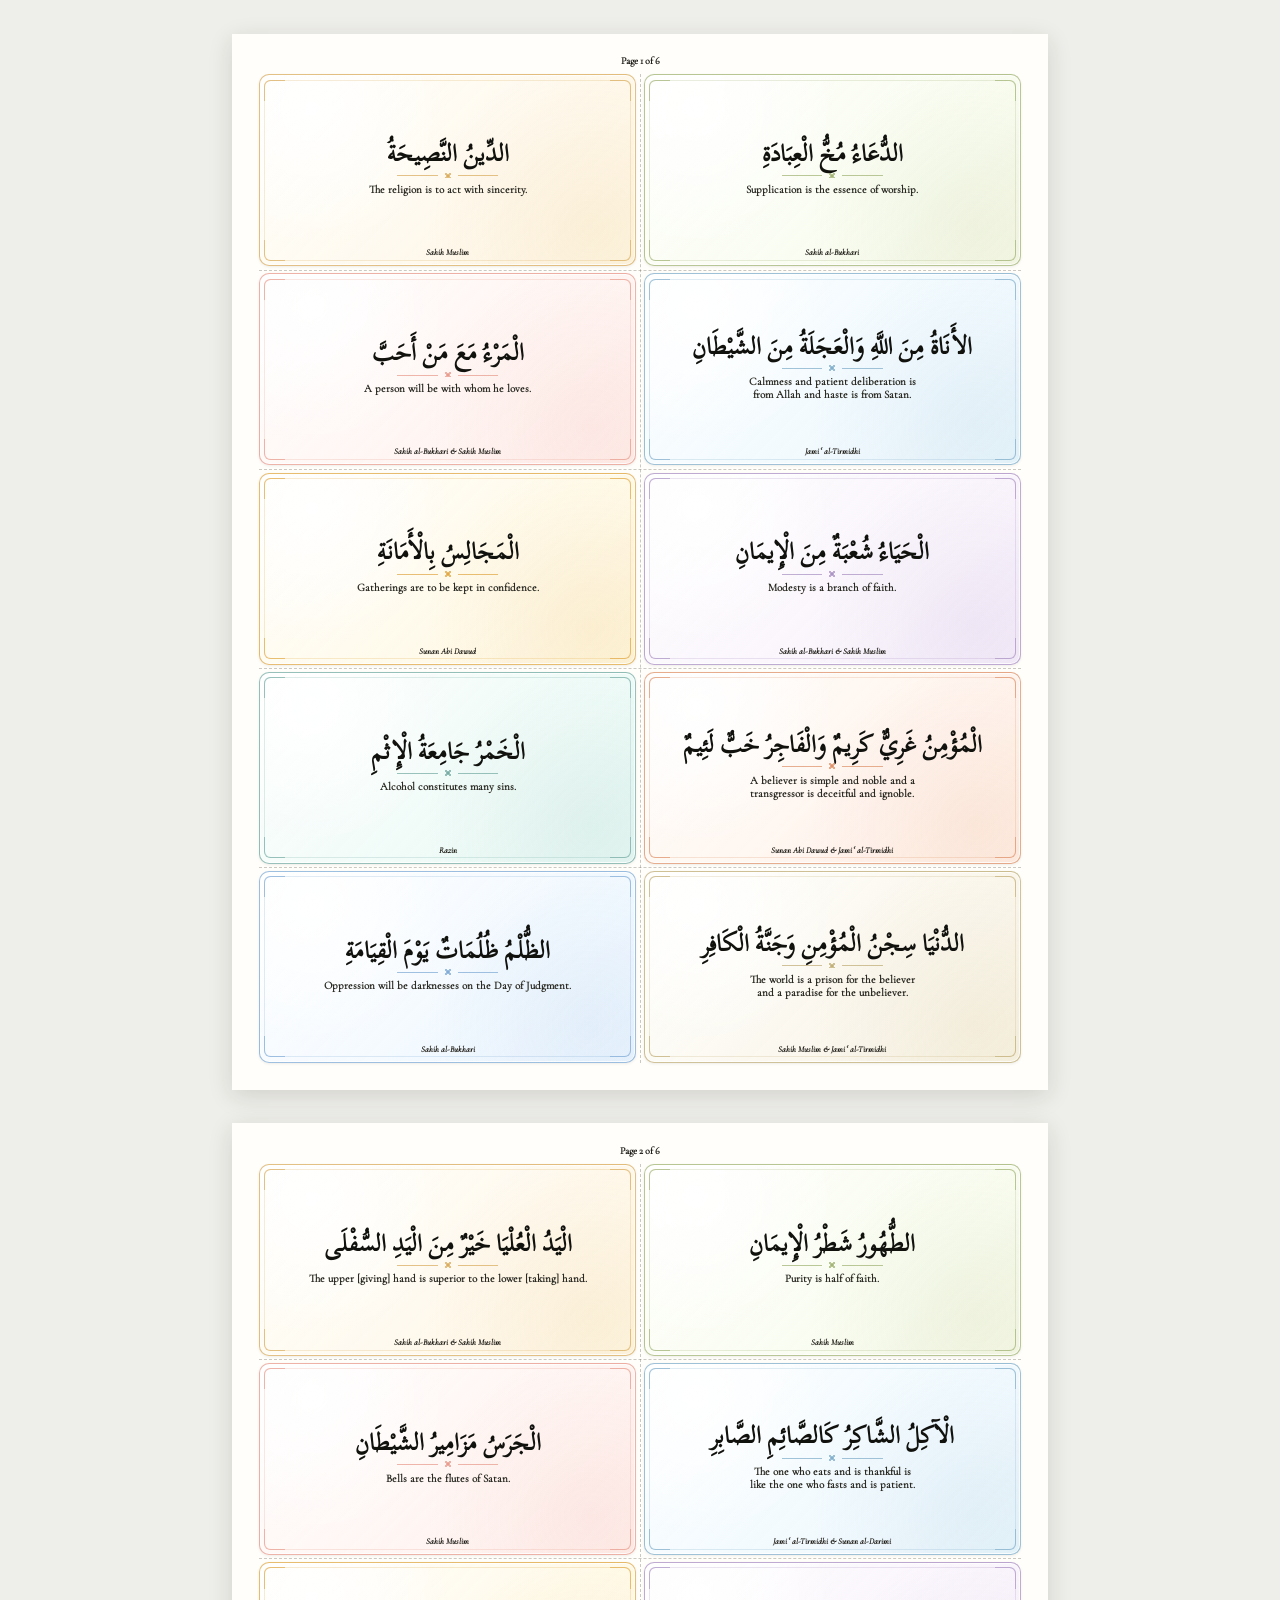
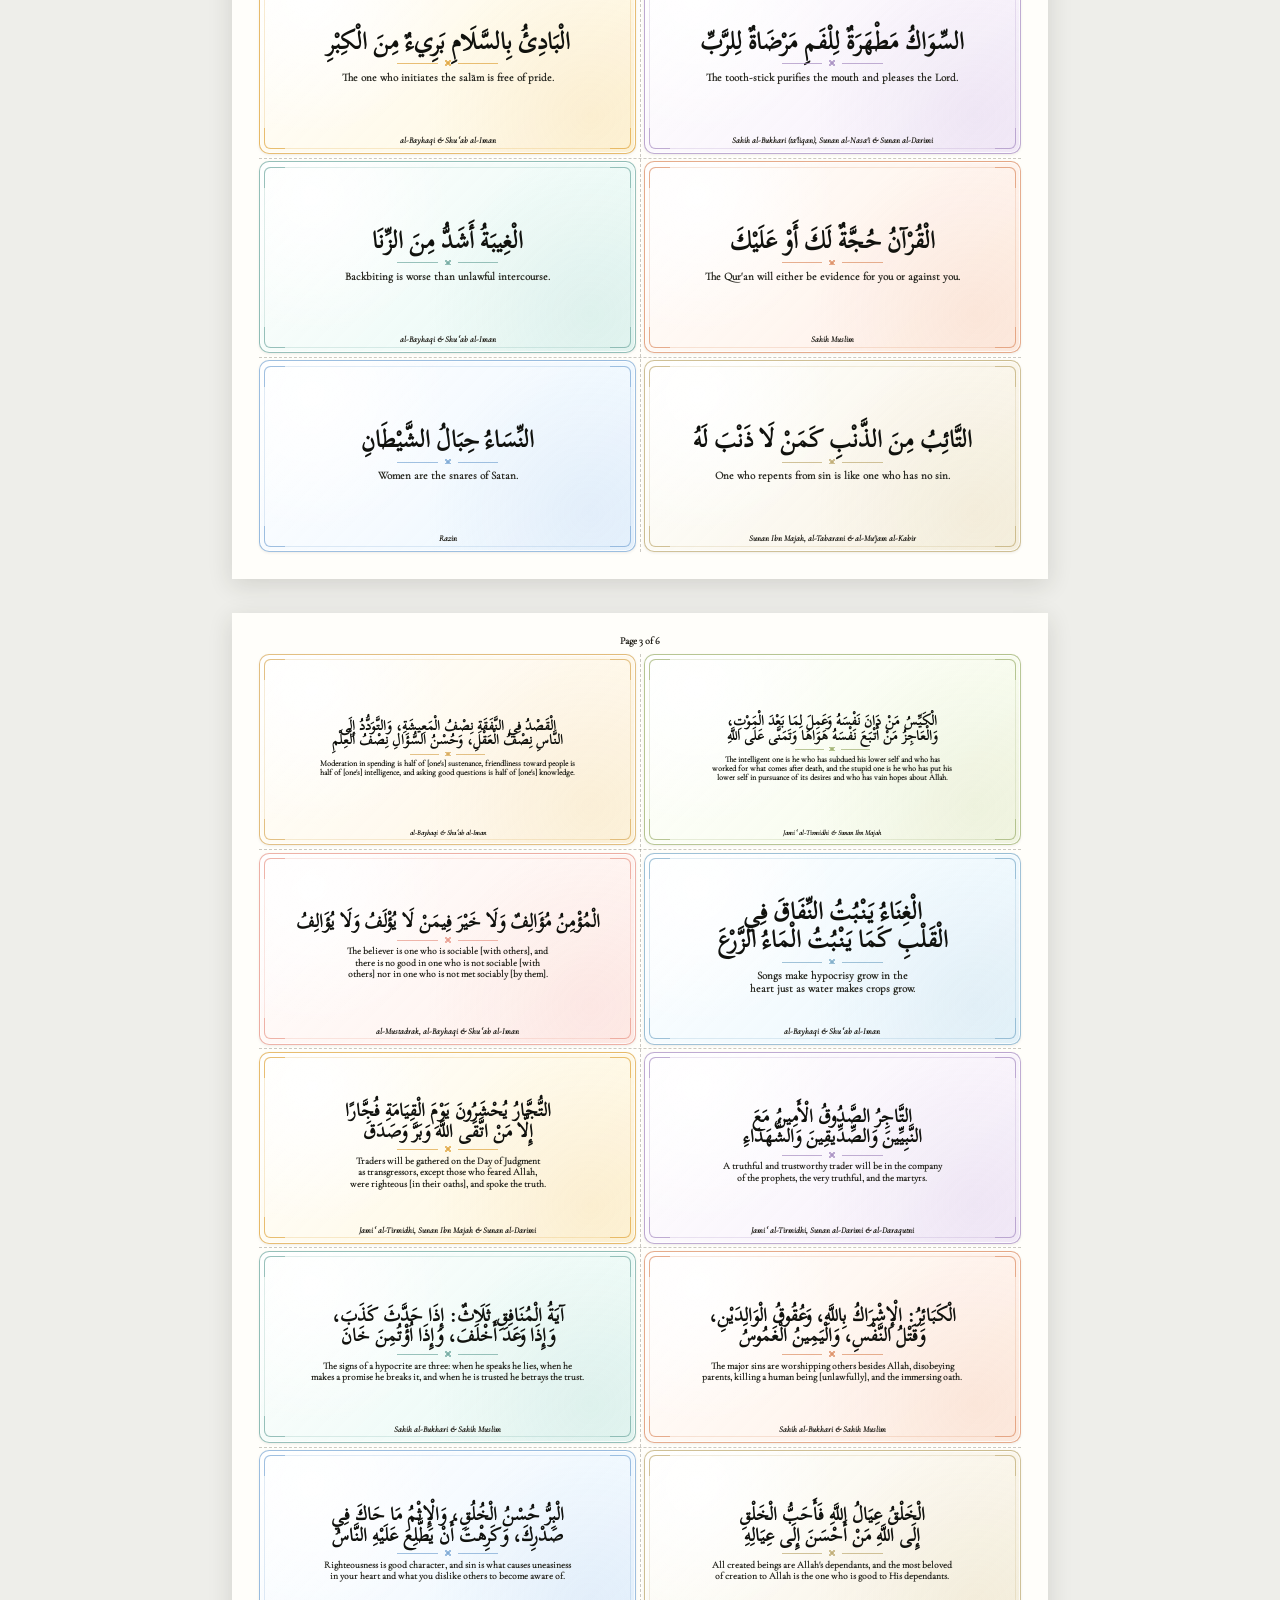
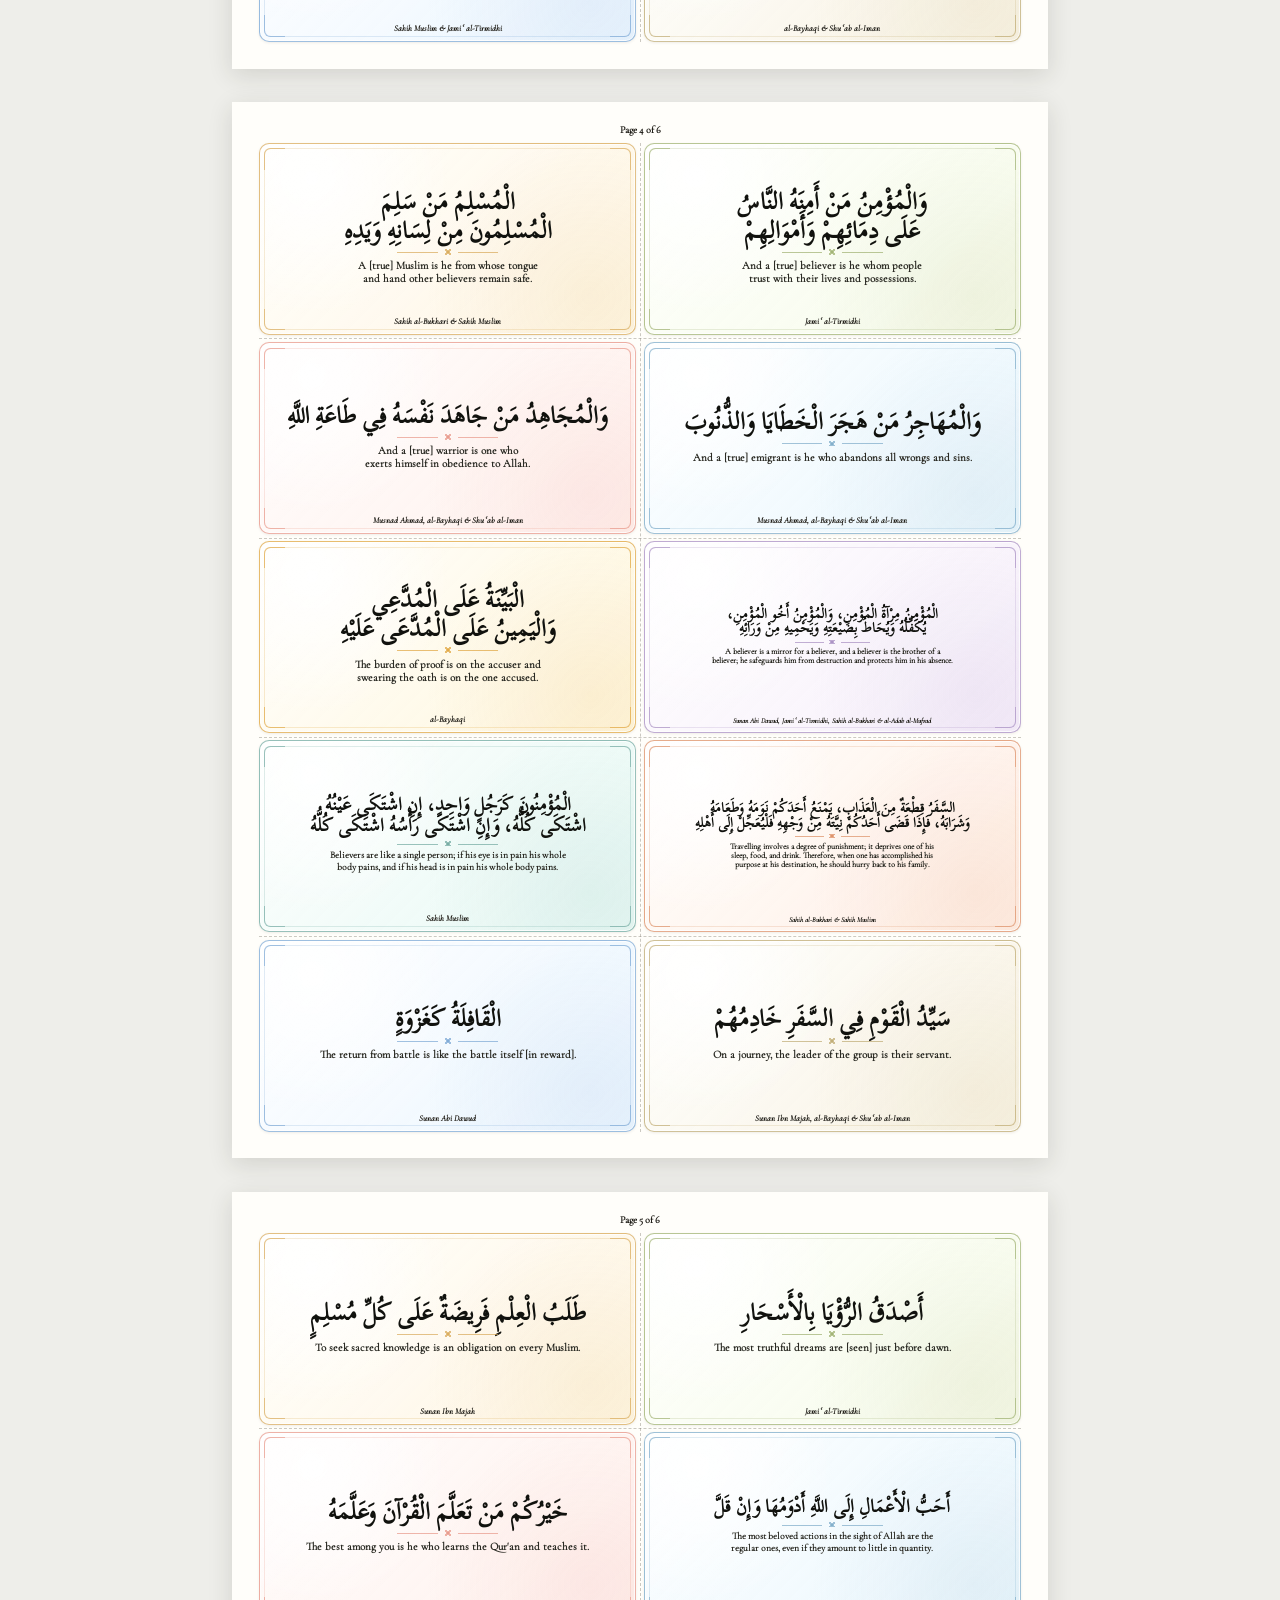
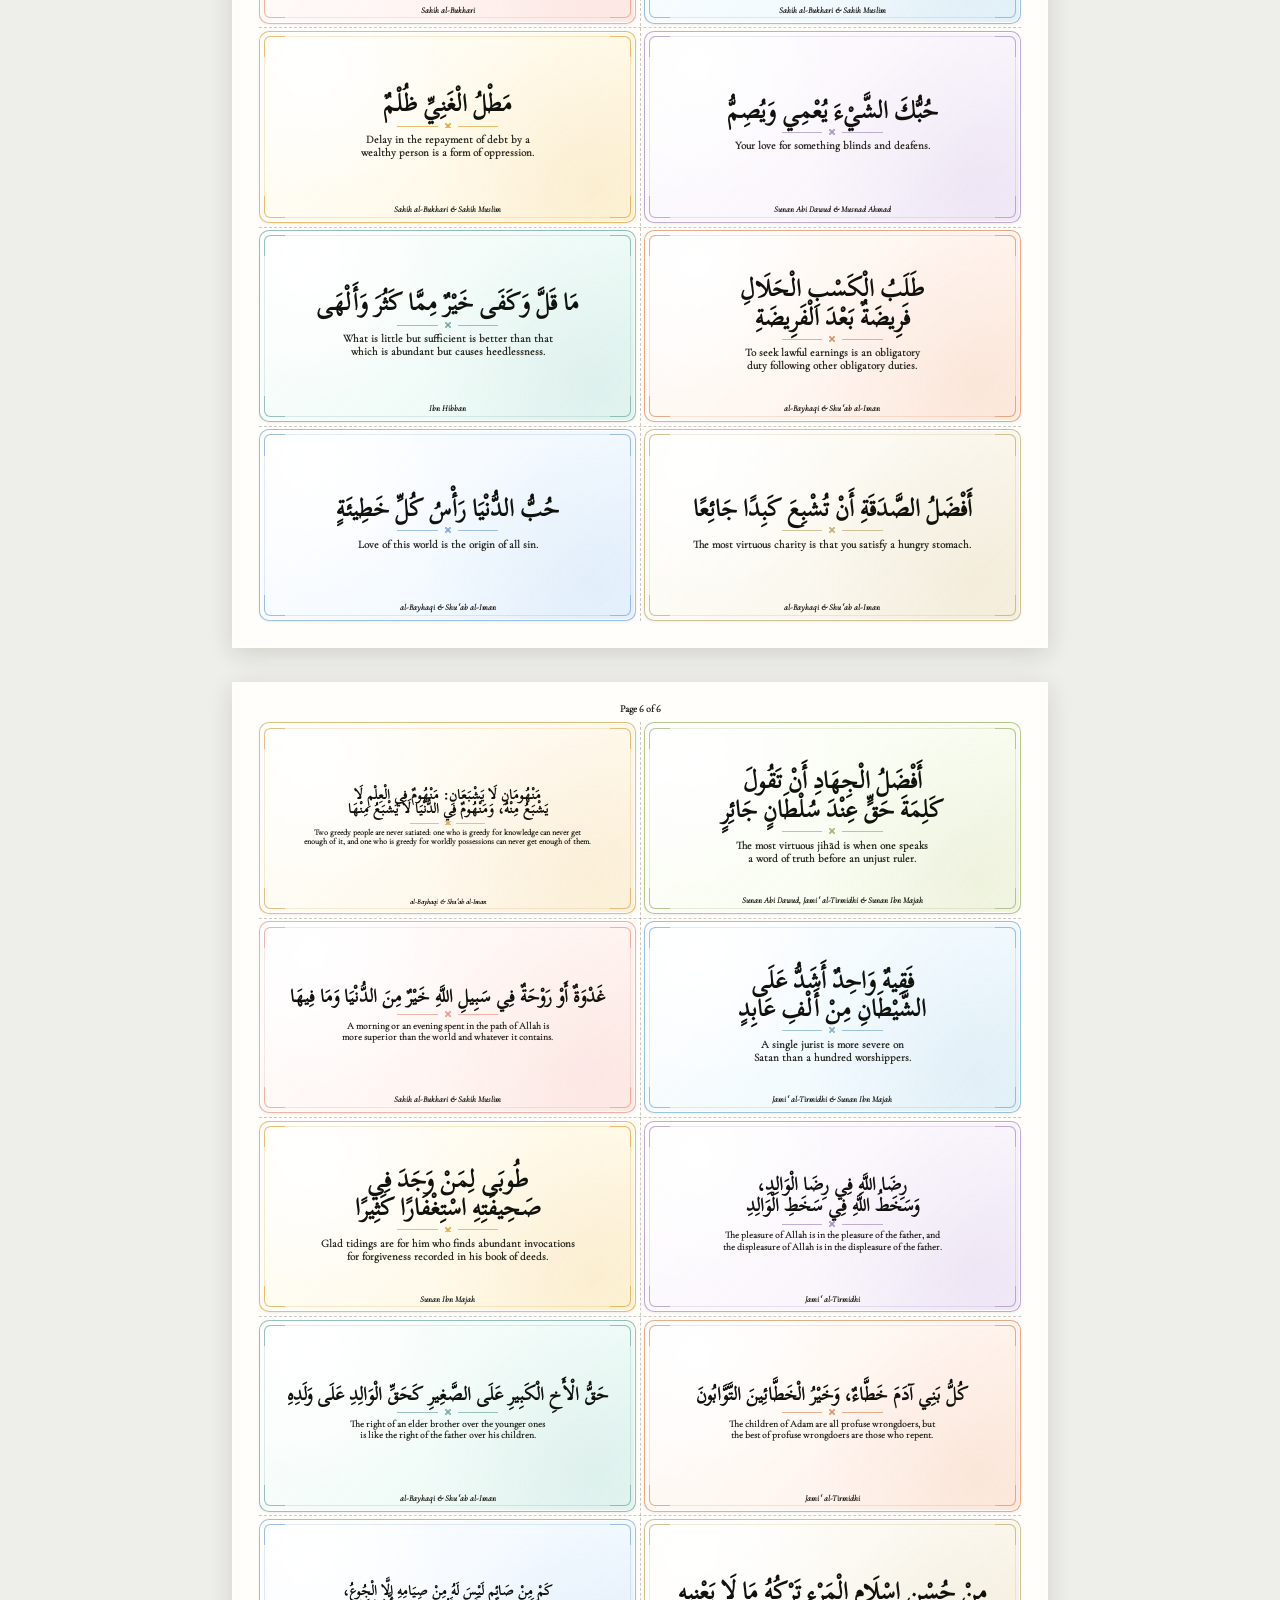
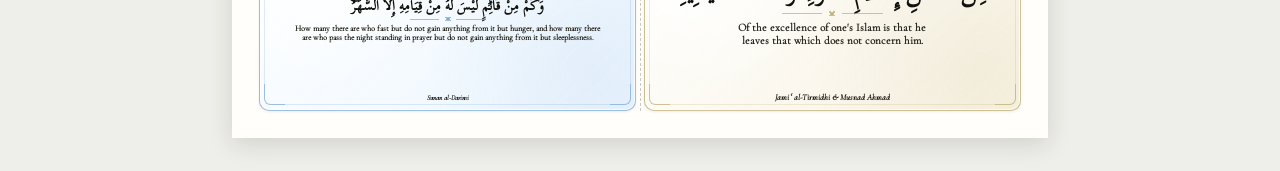
==== hadith-cards/index.html @ 8bddd263 "Initial commit: printable Zad al-Talibin hadith cards. Adds verified hadith data, mockup-based frame" ====
<!doctype html>
<html lang="en">
  <head>
    <meta charset="utf-8">
    <meta name="viewport" content="width=device-width, initial-scale=1">
    <title>Hadith Cards</title>
    <link rel="stylesheet" href="styles.css">
  </head>
  <body>
    <main id="pages" class="print-stack" aria-label="Printable hadith cards"></main>

    <script src="hadiths.js"></script>
    <script>
      const cardsPerPage = 10;
      const totalPages = 6;
      const themes = 10;
      const pagesRoot = document.getElementById("pages");

      function escapeHTML(value) {
        return String(value || "")
          .replaceAll("&", "&amp;")
          .replaceAll("<", "&lt;")
          .replaceAll(">", "&gt;")
          .replaceAll('"', "&quot;")
          .replaceAll("'", "&#039;");
      }

      function lengthClass(hadith) {
        const totalLength = `${hadith.arabic || ""} ${hadith.english || ""}`.length;
        if (totalLength > 260) return "very-long";
        if (totalLength > 170) return "long";
        return "";
      }

      function cutGuides() {
        return `
          <span class="cut-guide cut-guide--vertical" aria-hidden="true"></span>
          <span class="cut-guide cut-guide--horizontal" style="top: calc(20% - 0.0255in)" aria-hidden="true"></span>
          <span class="cut-guide cut-guide--horizontal" style="top: calc(40% - 0.0085in)" aria-hidden="true"></span>
          <span class="cut-guide cut-guide--horizontal" style="top: calc(60% + 0.0085in)" aria-hidden="true"></span>
          <span class="cut-guide cut-guide--horizontal" style="top: calc(80% + 0.0255in)" aria-hidden="true"></span>
        `;
      }

      function cardTemplate(hadith, index) {
        const theme = (index % themes) + 1;
        return `
          <article class="card theme-${theme} ${lengthClass(hadith)}">
            <span class="frame-corner frame-corner--top-left" aria-hidden="true"></span>
            <span class="frame-corner frame-corner--top-right" aria-hidden="true"></span>
            <span class="frame-corner frame-corner--bottom-left" aria-hidden="true"></span>
            <span class="frame-corner frame-corner--bottom-right" aria-hidden="true"></span>
            <div class="card-copy">
              <p class="arabic" lang="ar" dir="rtl">${escapeHTML(hadith.arabic)}</p>
              <span class="divider" aria-hidden="true"></span>
              <p class="english">${escapeHTML(hadith.english)}</p>
            </div>
            <p class="source">${escapeHTML(hadith.source)}</p>
          </article>
        `;
      }

      function render() {
        const paddedHadiths = [...hadiths];
        while (paddedHadiths.length < cardsPerPage * totalPages) {
          paddedHadiths.push({
            arabic: "نَصُّ الْحَدِيثِ الْعَرَبِيُّ هُنَا",
            english: "English translation placeholder goes here.",
            source: "Source placeholder"
          });
        }

        pagesRoot.innerHTML = Array.from({ length: totalPages }, (_, pageIndex) => {
          const start = pageIndex * cardsPerPage;
          const pageHadiths = paddedHadiths.slice(start, start + cardsPerPage);
          return `
            <section class="sheet" aria-label="Page ${pageIndex + 1} of ${totalPages}">
              <p class="page-label">Page ${pageIndex + 1} of ${totalPages}</p>
              <div class="cards">
                ${cutGuides()}
                ${pageHadiths.map((hadith, index) => cardTemplate(hadith, start + index)).join("")}
              </div>
            </section>
          `;
        }).join("");
      }

      render();
    </script>
  </body>
</html>
---- hadith-cards/styles.css ----
@font-face {
  font-family: "Local Scheherazade";
  src: local("Scheherazade New"), url("../assets/fonts/ScheherazadeNew-Regular.ttf") format("truetype");
  font-display: swap;
}

@font-face {
  font-family: "Local Cormorant";
  src: local("Cormorant Garamond"), url("../assets/fonts/CormorantGaramond-Regular.ttf") format("truetype");
  font-display: swap;
}

@font-face {
  font-family: "Local Cormorant";
  src: local("Cormorant Garamond Italic"), url("../assets/fonts/CormorantGaramond-Italic.ttf") format("truetype");
  font-style: italic;
  font-display: swap;
}

:root {
  --page-width: 8.5in;
  --page-height: 11in;
  --page-pad-x: 0.28in;
  --page-pad-y: 0.2in;
  --card-gap: 0.075in;
  --label-height: 0.18in;
  --ink: #171710;
  --muted: #2b2b24;
  --guide: rgba(103, 98, 83, 0.34);
  --paper: #fffefa;
}

* {
  box-sizing: border-box;
}

html,
body {
  margin: 0;
  min-height: 100%;
}

body {
  background: #eeeeea;
  color: var(--ink);
  font-family: "Local Cormorant", Georgia, "Times New Roman", serif;
  -webkit-font-smoothing: antialiased;
  text-rendering: optimizeLegibility;
}

.print-stack {
  display: grid;
  gap: 0.35in;
  padding: 0.35in 0;
}

.sheet {
  display: grid;
  grid-template-rows: var(--label-height) minmax(0, 1fr);
  gap: 0.045in;
  width: var(--page-width);
  height: var(--page-height);
  margin: 0 auto;
  padding: var(--page-pad-y) var(--page-pad-x) 0.28in;
  overflow: hidden;
  background: var(--paper);
  box-shadow: 0 0.06in 0.24in rgba(45, 40, 30, 0.14);
  page-break-after: always;
  break-after: page;
}

.sheet:last-child {
  page-break-after: auto;
  break-after: auto;
}

.page-label {
  align-self: center;
  margin: 0;
  color: #211f19;
  font-size: 0.105in;
  font-weight: 700;
  line-height: 1;
  text-align: center;
}

.cards {
  position: relative;
  display: grid;
  grid-template-columns: repeat(2, minmax(0, 1fr));
  grid-template-rows: repeat(5, minmax(0, 1fr));
  gap: var(--card-gap);
  width: 100%;
  height: 100%;
}

.cut-guide {
  position: absolute;
  z-index: 0;
  pointer-events: none;
}

.cut-guide--vertical {
  top: 0;
  bottom: 0;
  left: 50%;
  border-left: 0.45pt dashed var(--guide);
}

.cut-guide--horizontal {
  left: 0;
  right: 0;
  border-top: 0.45pt dashed var(--guide);
}

.card {
  --card-bg: #fff9ef;
  --accent: #d7a754;
  --accent-rgb: 215, 167, 84;
  --shade-rgb: 255, 248, 232;
  position: relative;
  z-index: 1;
  display: grid;
  grid-template-rows: minmax(0, 1fr) auto;
  min-width: 0;
  min-height: 0;
  padding: 0.11in 0.22in 0.08in;
  overflow: hidden;
  border: 0.72pt solid rgba(var(--accent-rgb), 0.7);
  border-radius: 0.105in;
  background:
    radial-gradient(circle at 14% 18%, rgba(255, 255, 255, 0.98), transparent 38%),
    radial-gradient(circle at 88% 80%, rgba(var(--accent-rgb), 0.11), transparent 45%),
    linear-gradient(135deg, rgba(255, 255, 255, 0.84), rgba(var(--shade-rgb), 0.72)),
    var(--card-bg);
  box-shadow:
    inset 0 0 0 0.7pt rgba(255, 255, 255, 0.78),
    0 0.01in 0.03in rgba(47, 38, 27, 0.08);
  break-inside: avoid;
}

.card::before {
  content: "";
  position: absolute;
  inset: 0.045in;
  border: 0.45pt solid rgba(var(--accent-rgb), 0.22);
  border-radius: 0.075in;
  pointer-events: none;
}

.card-copy {
  align-self: center;
  display: grid;
  gap: 0.035in;
  justify-items: center;
  width: 100%;
  padding: 0.02in 0.03in 0;
}

.arabic,
.english,
.source {
  margin: 0;
  position: relative;
  z-index: 2;
}

.arabic {
  width: 100%;
  color: #11120e;
  font-family: "Local Scheherazade", "Scheherazade New", "Noto Naskh Arabic", "Geeza Pro", "Traditional Arabic", serif;
  font-size: 0.248in;
  font-weight: 600;
  line-height: 1.2;
  text-align: center;
  direction: rtl;
  unicode-bidi: isolate;
  text-wrap: balance;
}

.english {
  max-width: 88%;
  color: var(--muted);
  font-size: 0.115in;
  font-weight: 700;
  line-height: 1.18;
  text-align: center;
  text-wrap: balance;
}

.source {
  align-self: end;
  color: #25231d;
  font-size: 0.088in;
  font-style: italic;
  font-weight: 700;
  line-height: 1.1;
  text-align: center;
}

.divider {
  position: relative;
  display: block;
  width: 1.05in;
  height: 0.06in;
  margin: 0.005in 0 0.012in;
  z-index: 2;
}

.divider::before,
.divider::after {
  content: "";
  position: absolute;
  top: 50%;
  width: 0.42in;
  border-top: 0.65pt solid rgba(var(--accent-rgb), 0.68);
}

.divider::before {
  left: 0;
}

.divider::after {
  right: 0;
}

.divider {
  background:
    radial-gradient(circle, rgba(var(--accent-rgb), 0.95) 0 24%, transparent 25%),
    linear-gradient(45deg, transparent 39%, rgba(var(--accent-rgb), 0.72) 40% 60%, transparent 61%) center / 0.065in 0.065in no-repeat,
    linear-gradient(-45deg, transparent 39%, rgba(var(--accent-rgb), 0.72) 40% 60%, transparent 61%) center / 0.065in 0.065in no-repeat;
  background-position: center;
  background-size: 0.022in 0.022in, 0.065in 0.065in, 0.065in 0.065in;
  background-repeat: no-repeat;
}

.frame-corner {
  position: absolute;
  z-index: 1;
  width: 0.22in;
  height: 0.22in;
  color: rgba(var(--accent-rgb), 0.62);
  pointer-events: none;
}

.frame-corner--top-left {
  top: 0.045in;
  left: 0.045in;
  border-top: 0.75pt solid rgba(var(--accent-rgb), 0.62);
  border-left: 0.75pt solid rgba(var(--accent-rgb), 0.62);
  border-top-left-radius: 0.065in;
}

.frame-corner--top-right {
  top: 0.045in;
  right: 0.045in;
  border-top: 0.75pt solid rgba(var(--accent-rgb), 0.62);
  border-right: 0.75pt solid rgba(var(--accent-rgb), 0.62);
  border-top-right-radius: 0.065in;
}

.frame-corner--bottom-left {
  bottom: 0.045in;
  left: 0.045in;
  border-bottom: 0.75pt solid rgba(var(--accent-rgb), 0.62);
  border-left: 0.75pt solid rgba(var(--accent-rgb), 0.62);
  border-bottom-left-radius: 0.065in;
}

.frame-corner--bottom-right {
  right: 0.045in;
  bottom: 0.045in;
  border-right: 0.75pt solid rgba(var(--accent-rgb), 0.62);
  border-bottom: 0.75pt solid rgba(var(--accent-rgb), 0.62);
  border-bottom-right-radius: 0.065in;
}

.long .arabic {
  font-size: 0.19in;
  line-height: 1.14;
}

.long .english {
  font-size: 0.101in;
}

.long .divider {
  margin-bottom: 0.004in;
}

.very-long {
  padding-inline: 0.18in;
}

.very-long .arabic {
  font-size: 0.142in;
  line-height: 1.08;
}

.very-long .english {
  max-width: 92%;
  font-size: 0.086in;
  line-height: 1.1;
}

.very-long .source {
  font-size: 0.074in;
}

.very-long .divider {
  width: 0.78in;
  height: 0.04in;
  margin-bottom: 0;
}

.very-long .divider::before,
.very-long .divider::after {
  width: 0.3in;
}

.theme-1 {
  --card-bg: #fff8eb;
  --accent: #d7a754;
  --accent-rgb: 215, 167, 84;
  --shade-rgb: 255, 246, 225;
}

.theme-2 {
  --card-bg: #fbfdf1;
  --accent: #9caf6c;
  --accent-rgb: 156, 175, 108;
  --shade-rgb: 245, 250, 231;
}

.theme-3 {
  --card-bg: #fff5f2;
  --accent: #e79586;
  --accent-rgb: 231, 149, 134;
  --shade-rgb: 255, 238, 234;
}

.theme-4 {
  --card-bg: #f2f9fd;
  --accent: #79a9c7;
  --accent-rgb: 121, 169, 199;
  --shade-rgb: 232, 246, 253;
}

.theme-5 {
  --card-bg: #fff9ea;
  --accent: #dfa33a;
  --accent-rgb: 223, 163, 58;
  --shade-rgb: 255, 246, 219;
}

.theme-6 {
  --card-bg: #f9f5fc;
  --accent: #a58bc0;
  --accent-rgb: 165, 139, 192;
  --shade-rgb: 246, 238, 251;
}

.theme-7 {
  --card-bg: #effaf6;
  --accent: #6ea79e;
  --accent-rgb: 110, 167, 158;
  --shade-rgb: 230, 249, 244;
}

.theme-8 {
  --card-bg: #fff4ed;
  --accent: #dc8c61;
  --accent-rgb: 220, 140, 97;
  --shade-rgb: 255, 238, 227;
}

.theme-9 {
  --card-bg: #f4f9ff;
  --accent: #78a5d3;
  --accent-rgb: 120, 165, 211;
  --shade-rgb: 234, 245, 255;
}

.theme-10 {
  --card-bg: #fcf8ef;
  --accent: #bda96f;
  --accent-rgb: 189, 169, 111;
  --shade-rgb: 248, 242, 225;
}

@page {
  size: 8.5in 11in;
  margin: 0;
}

@media print {
  html,
  body {
    width: var(--page-width);
    min-height: var(--page-height);
    background: white;
  }

  body {
    -webkit-print-color-adjust: exact;
    print-color-adjust: exact;
  }

  .print-stack {
    display: block;
    padding: 0;
  }

  .sheet {
    margin: 0;
    box-shadow: none;
  }
}
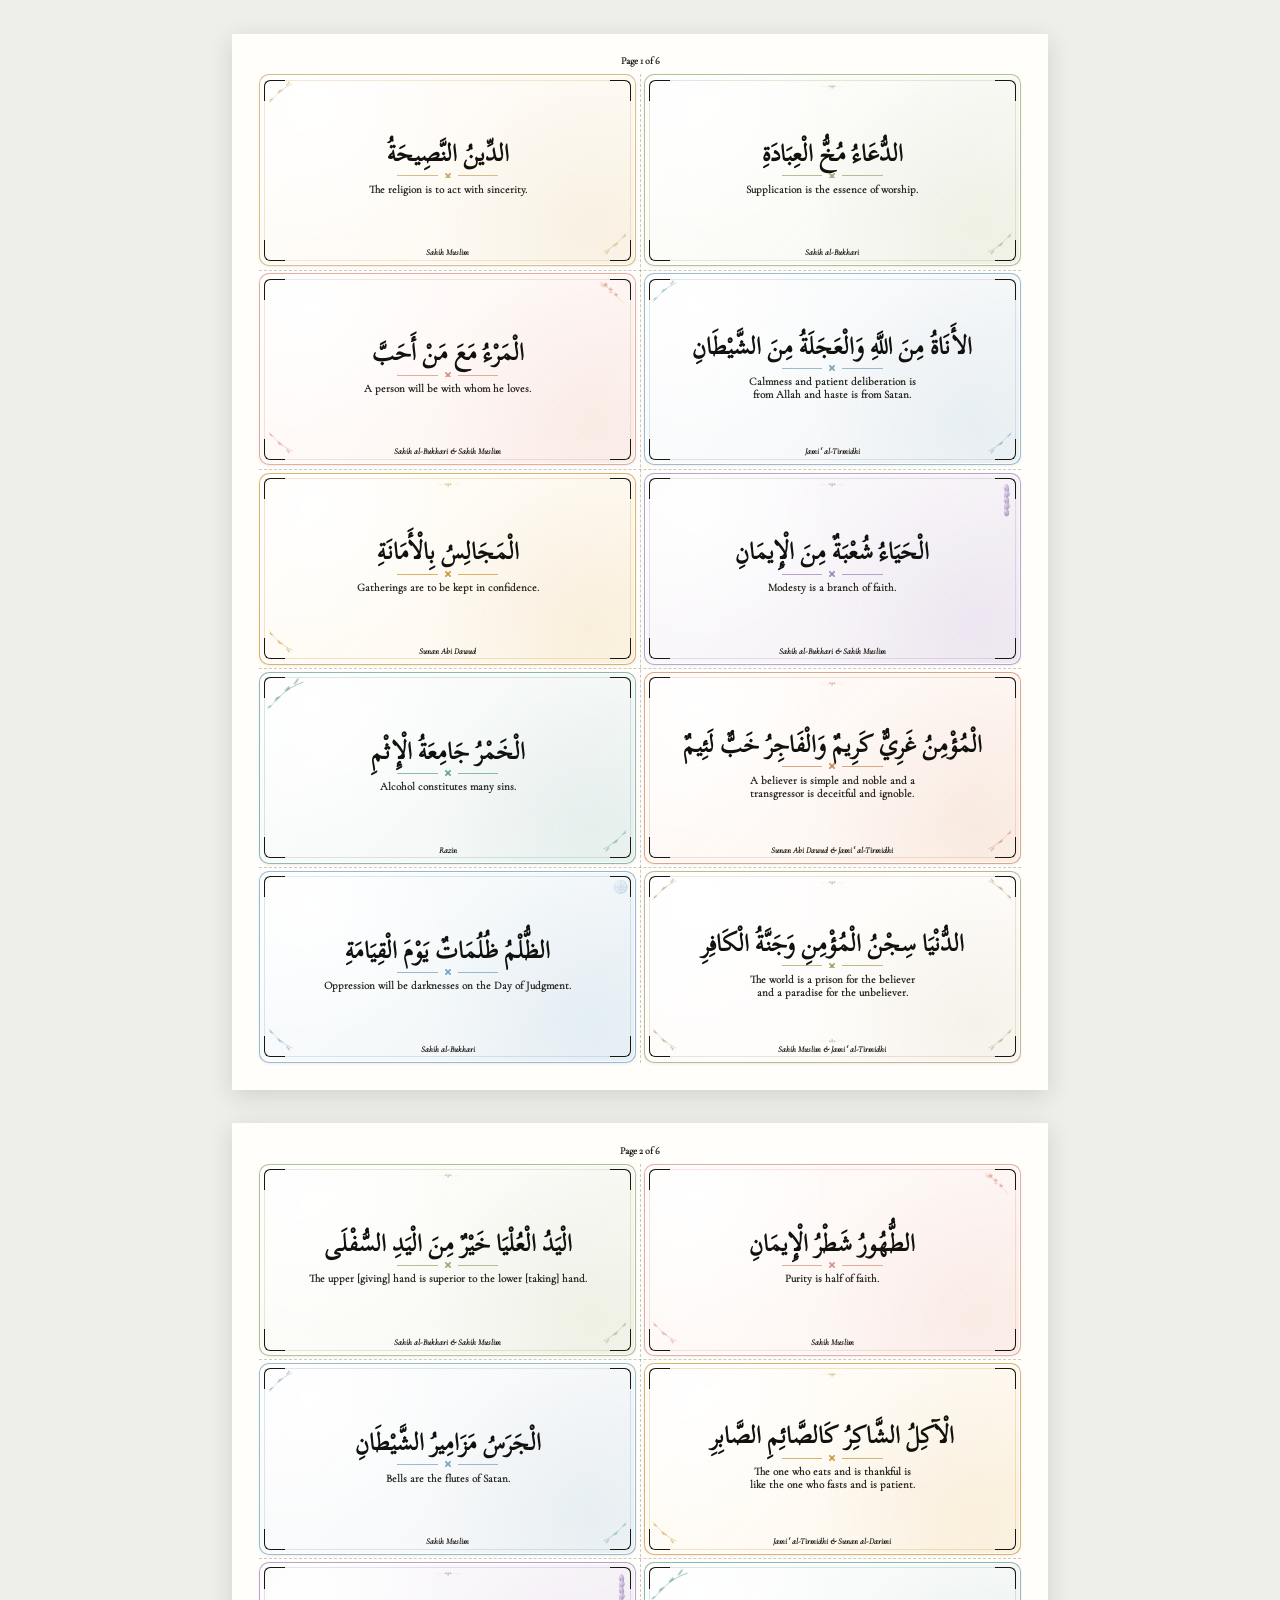
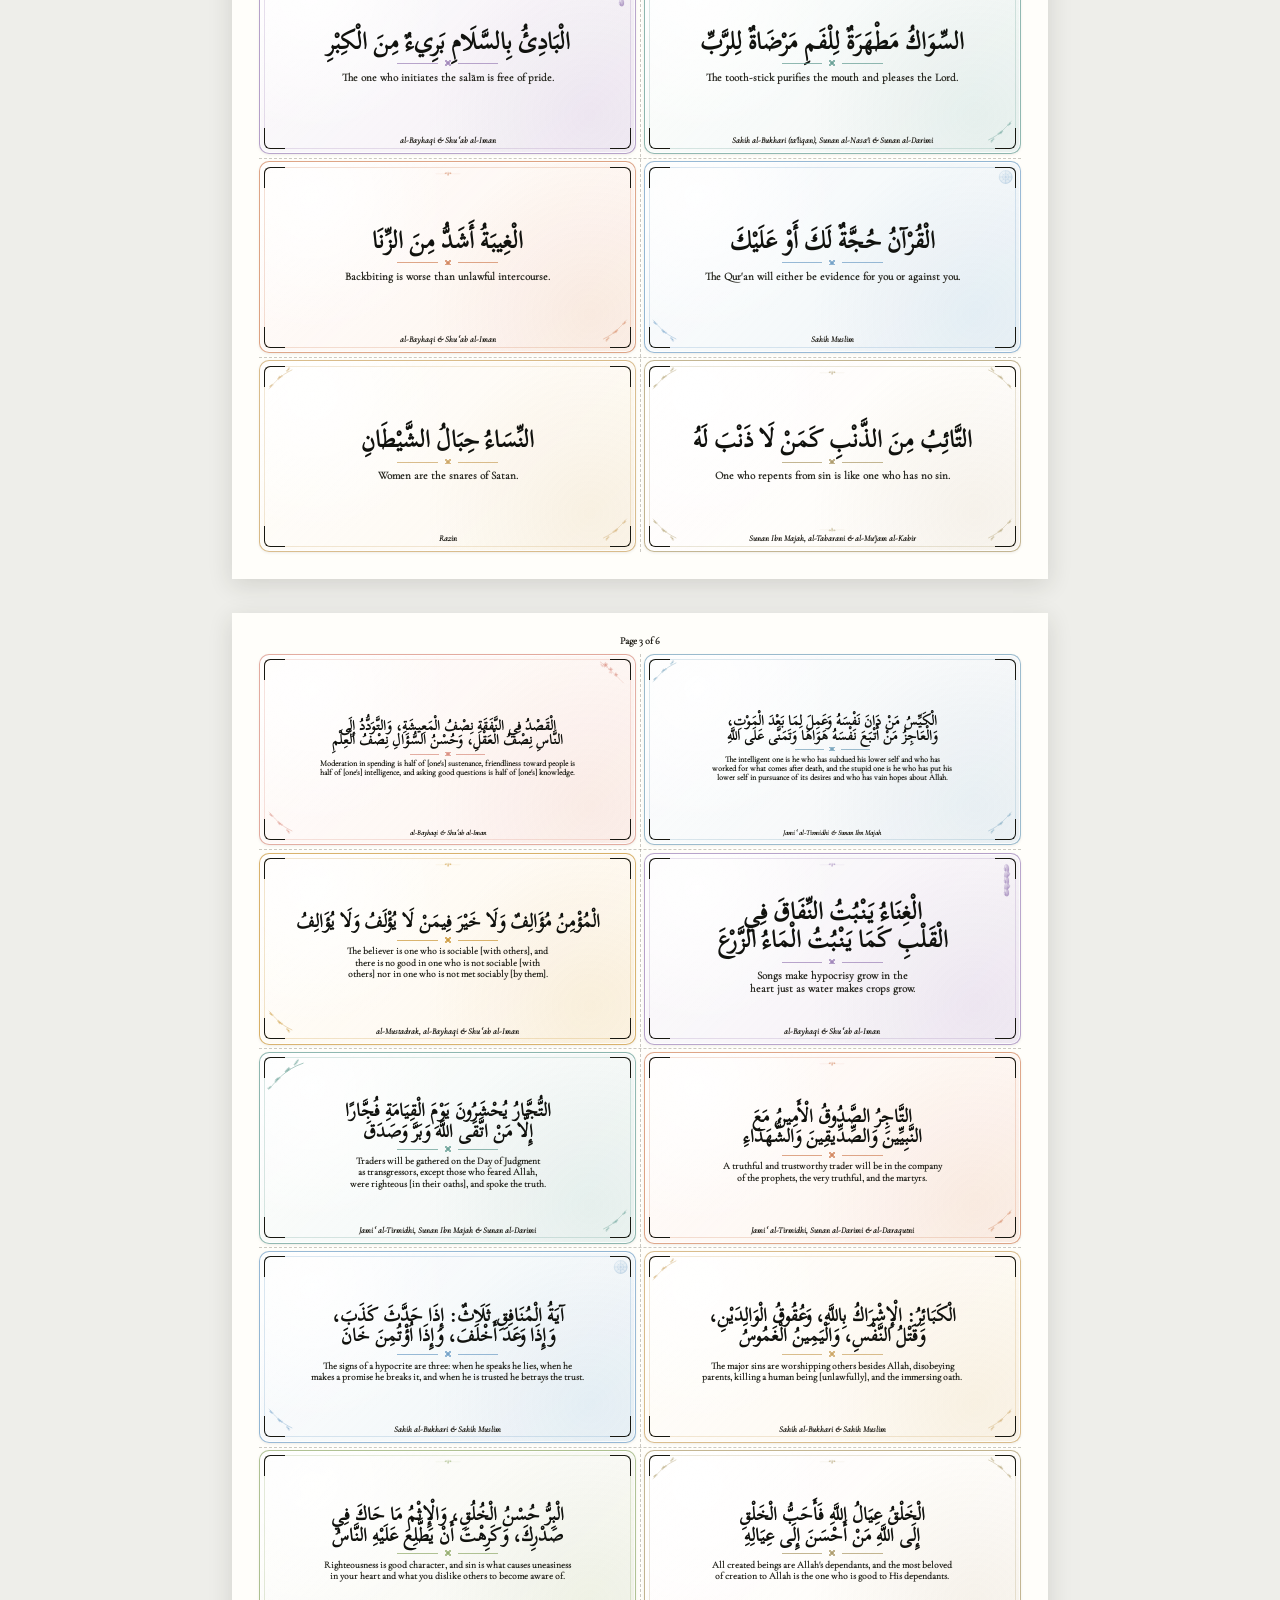
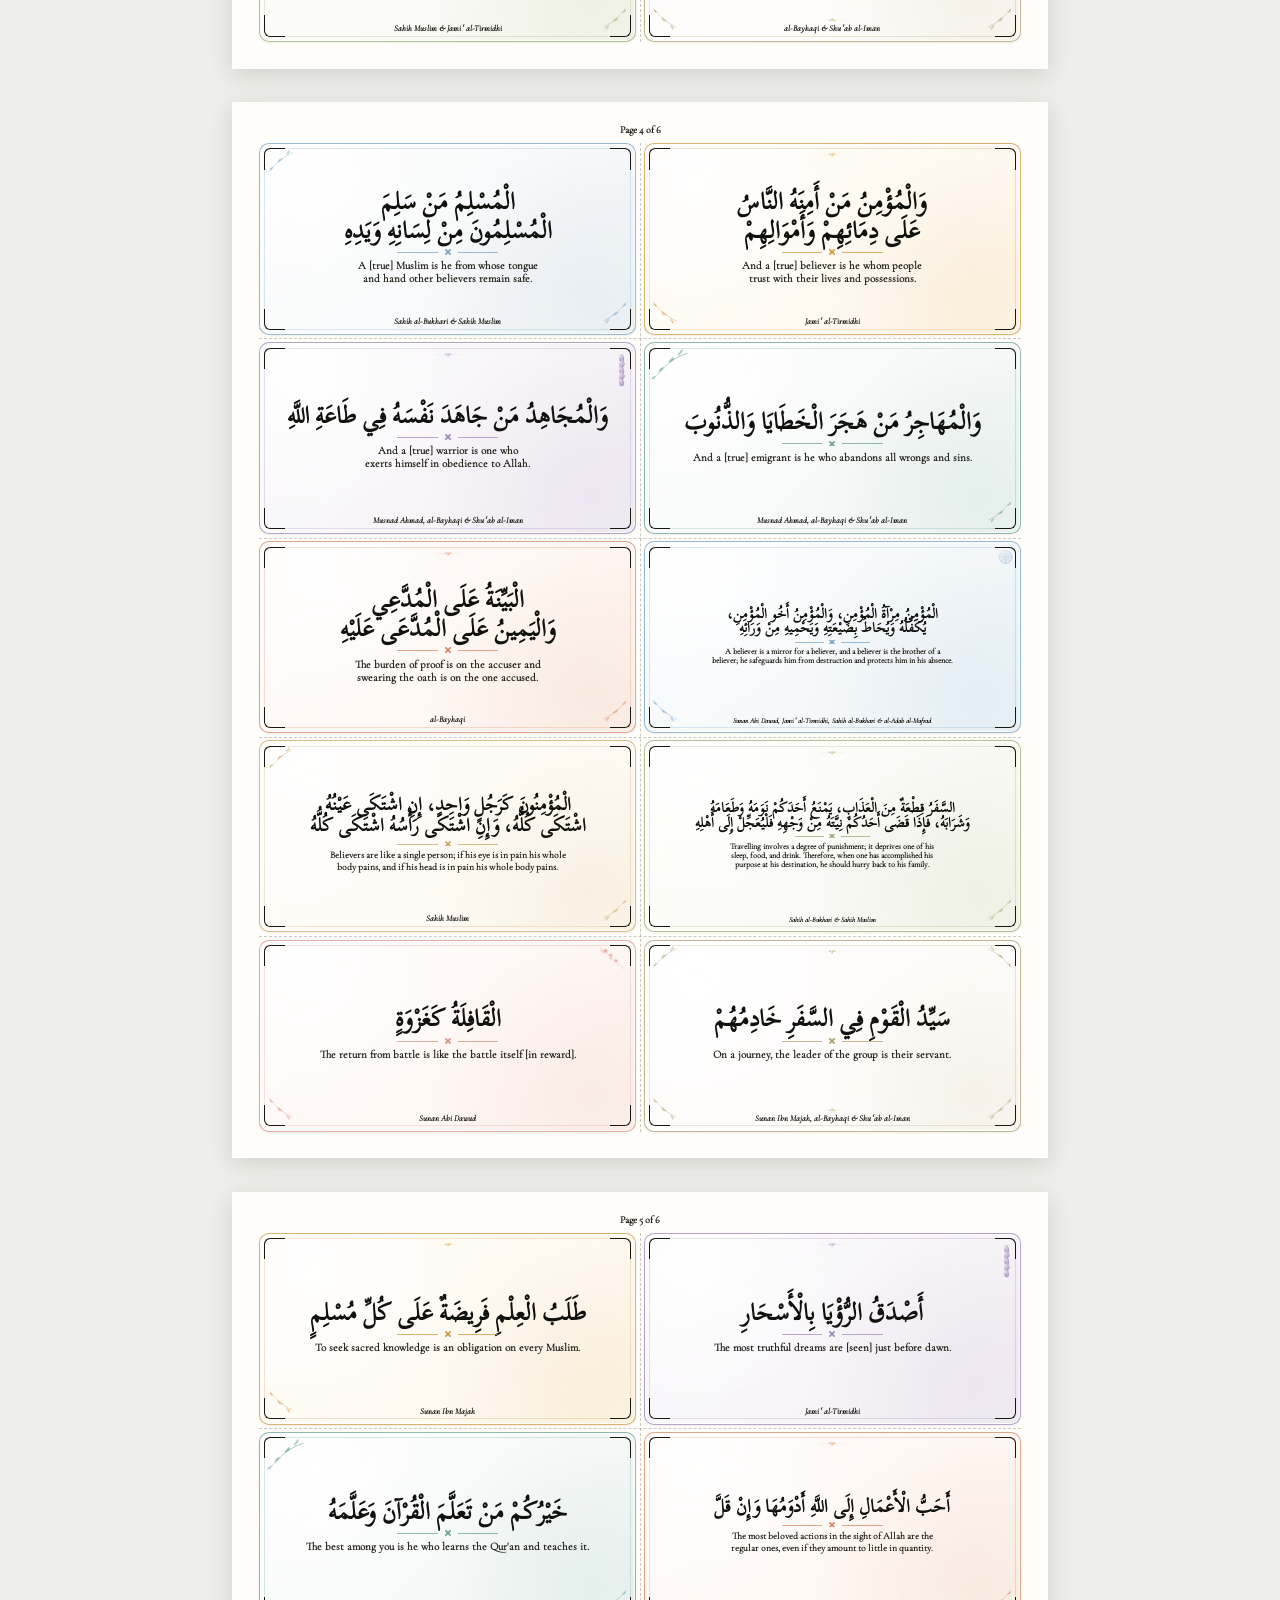
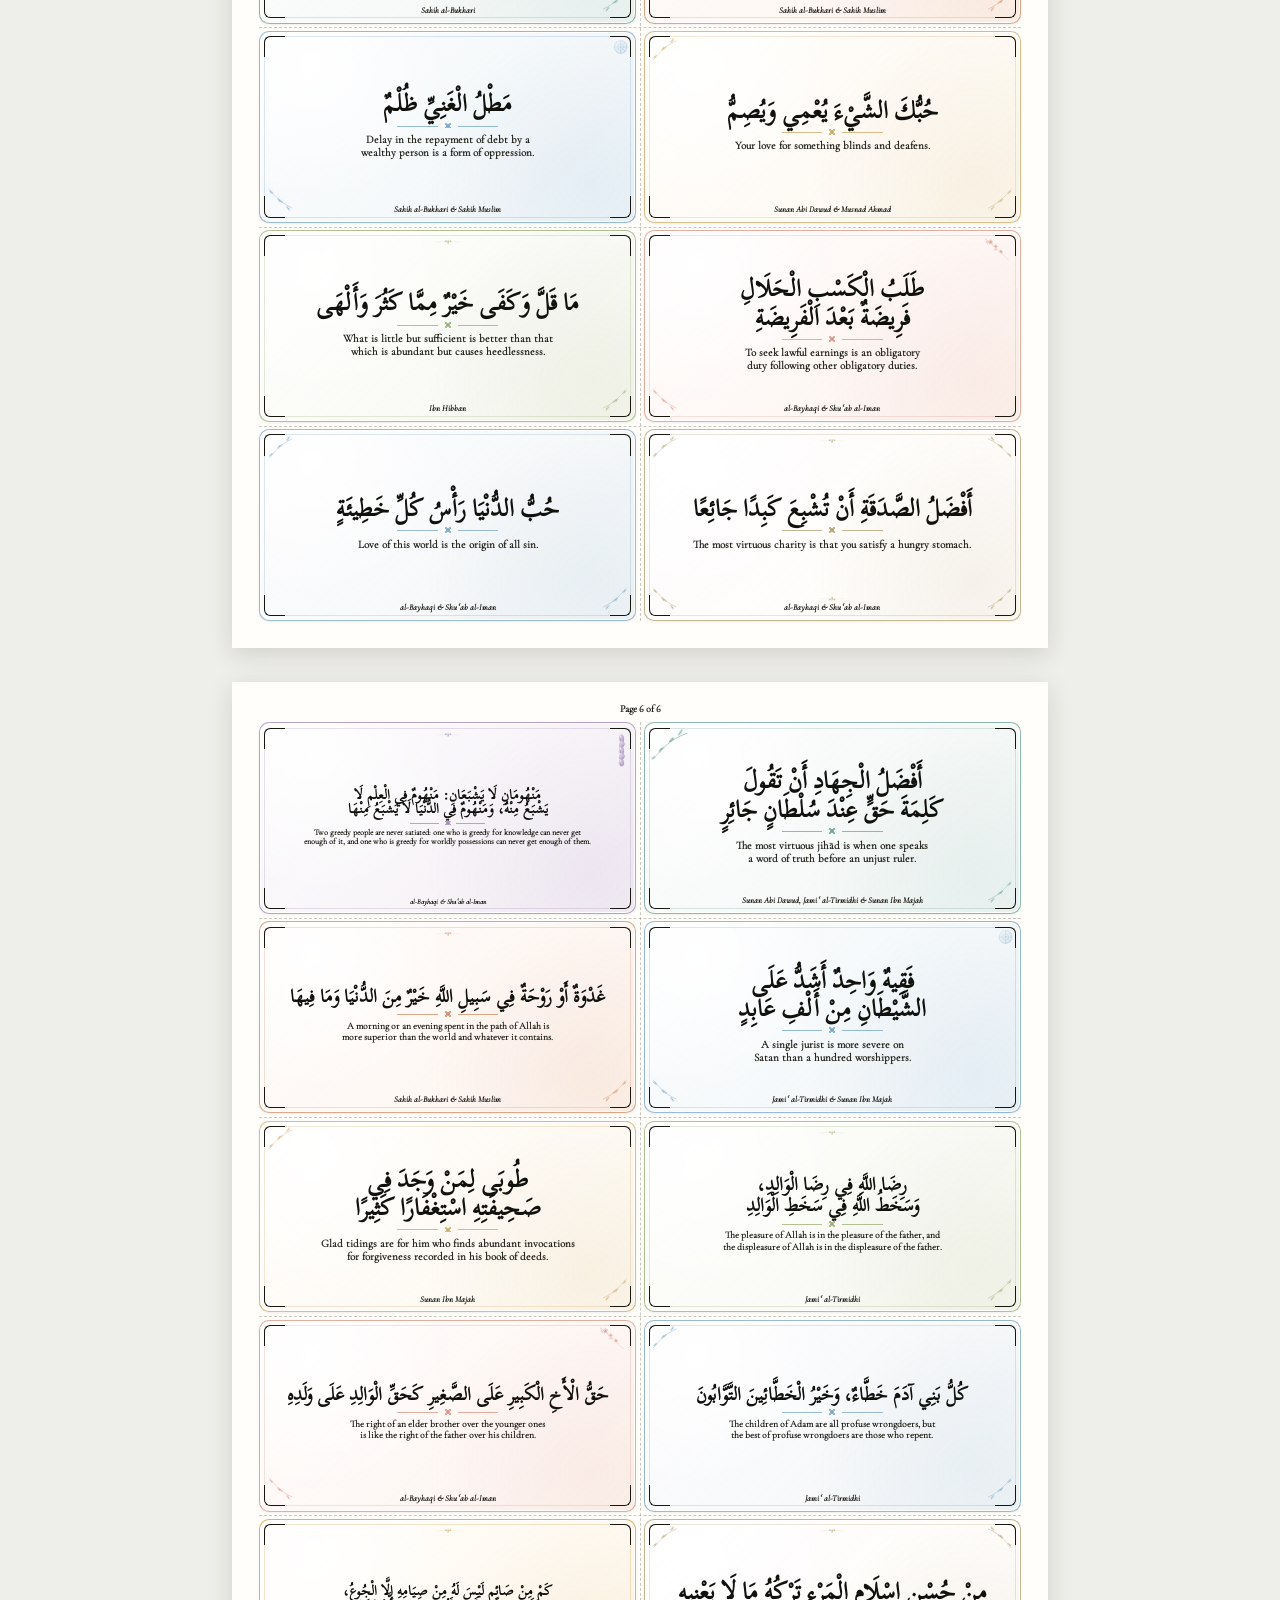
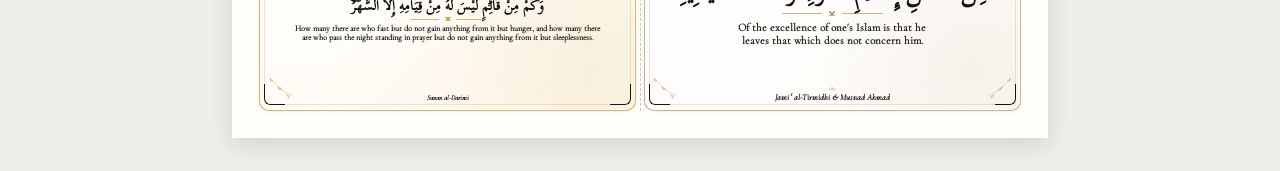
==== commit 9b442dbb: "Add gradient SVG botanical artwork to card preview. Replace malformed stretched overlay PNGs with pe" ====
--- a/hadith-cards/index.html
+++ b/hadith-cards/index.html
@@ -13,8 +13,219 @@
     <script>
       const cardsPerPage = 10;
       const totalPages = 6;
-      const themes = 10;
+      const themeAssets = [
+        { id: "cream", bg: "#fdf8ee", accent: "#c9a05a", decor: ["tl", "br"] },
+        { id: "mint", bg: "#f7f7f0", accent: "#8ea866", decor: ["top", "br"] },
+        { id: "blush", bg: "#fdf3ee", accent: "#d8897a", decor: ["tr", "bl"] },
+        { id: "sky", bg: "#f2f5f7", accent: "#6f9eb8", decor: ["tl", "br"] },
+        { id: "wheat", bg: "#fef7ea", accent: "#c9922f", decor: ["top", "bl"] },
+        { id: "lavender", bg: "#f3eef4", accent: "#9a7eb5", decor: ["tr-tall", "top"] },
+        { id: "teal", bg: "#f1f6f4", accent: "#5f9a8f", decor: ["tl-large", "br"] },
+        { id: "peach", bg: "#fdf3ec", accent: "#d07f55", decor: ["top", "br"] },
+        { id: "slate", bg: "#eef4f7", accent: "#6a9bc4", decor: ["tr-geo", "bl"] },
+        { id: "master", bg: "#fefbf8", accent: "#a89562", decor: ["tl", "tr", "bl", "br", "top", "bottom"] }
+      ];
       const pagesRoot = document.getElementById("pages");
+
+      function pickTheme(index) {
+        return index % 10 === 9 ? themeAssets[9] : themeAssets[index % 9];
+      }
+
+      let artUid = 0;
+
+      function hexToRgb(hex) {
+        const value = parseInt(hex.slice(1), 16);
+        return [(value >> 16) & 255, (value >> 8) & 255, value & 255];
+      }
+
+      function mixHex(hex, towardWhite, amount) {
+        const [r, g, b] = hexToRgb(hex);
+        const mix = (channel) => Math.round(channel + (towardWhite - channel) * amount);
+        const nr = mix(r);
+        const ng = mix(g);
+        const nb = mix(b);
+        return `#${nr.toString(16).padStart(2, "0")}${ng.toString(16).padStart(2, "0")}${nb.toString(16).padStart(2, "0")}`;
+      }
+
+      function svgPalette(color) {
+        return {
+          deep: color,
+          mid: mixHex(color, 255, 0.28),
+          light: mixHex(color, 255, 0.58),
+          wash: mixHex(color, 255, 0.78)
+        };
+      }
+
+      function svgDefs(uid, color) {
+        const palette = svgPalette(color);
+        return `
+          <defs>
+            <linearGradient id="leaf-${uid}" x1="0%" y1="0%" x2="100%" y2="100%">
+              <stop offset="0%" stop-color="${palette.light}" stop-opacity="1"/>
+              <stop offset="45%" stop-color="${palette.mid}" stop-opacity="0.82"/>
+              <stop offset="100%" stop-color="${palette.deep}" stop-opacity="0.95"/>
+            </linearGradient>
+            <radialGradient id="wash-${uid}" cx="28%" cy="22%" r="78%">
+              <stop offset="0%" stop-color="${palette.wash}" stop-opacity="1"/>
+              <stop offset="55%" stop-color="${palette.mid}" stop-opacity="0.68"/>
+              <stop offset="100%" stop-color="${palette.deep}" stop-opacity="0.82"/>
+            </radialGradient>
+            <linearGradient id="stem-${uid}" x1="0%" y1="100%" x2="100%" y2="0%">
+              <stop offset="0%" stop-color="${palette.deep}" stop-opacity="0.55"/>
+              <stop offset="100%" stop-color="${palette.deep}" stop-opacity="0.92"/>
+            </linearGradient>
+            <filter id="soft-${uid}" x="-20%" y="-20%" width="140%" height="140%">
+              <feGaussianBlur in="SourceGraphic" stdDeviation="0.15" result="blur"/>
+              <feMerge>
+                <feMergeNode in="blur"/>
+                <feMergeNode in="SourceGraphic"/>
+              </feMerge>
+            </filter>
+          </defs>
+        `;
+      }
+
+      function leafGroup(uid, color, leaves) {
+        const palette = svgPalette(color);
+        return leaves.map((leaf, index) => {
+          const { x, y, w, h, angle, flip } = leaf;
+          const transform = `translate(${x} ${y}) rotate(${angle})${flip ? " scale(-1,1)" : ""}`;
+          return `
+            <g transform="${transform}" filter="url(#soft-${uid})">
+              <path d="M0 0 C${(w * 0.18).toFixed(1)} ${(-h * 0.06).toFixed(1)}, ${(w * 0.42).toFixed(1)} ${(-h * 0.28).toFixed(1)}, ${w.toFixed(1)} ${(-h * 0.38).toFixed(1)}
+                       C${(w * 0.78).toFixed(1)} ${(-h * 0.16).toFixed(1)}, ${(w * 0.38).toFixed(1)} ${(h * 0.1).toFixed(1)}, 0 0 Z"
+                    fill="url(#wash-${uid})" stroke="url(#leaf-${uid})" stroke-width="0.62" stroke-linejoin="round"/>
+              <path d="M0 0 Q${(w * 0.4).toFixed(1)} ${(-h * 0.16).toFixed(1)} ${(w * 0.88).toFixed(1)} ${(-h * 0.3).toFixed(1)}"
+                    fill="none" stroke="${palette.deep}" stroke-width="0.38" stroke-opacity="0.5"/>
+              <path d="M${(w * 0.16).toFixed(1)} ${(-h * 0.08).toFixed(1)} Q${(w * 0.32).toFixed(1)} ${(-h * 0.18).toFixed(1)} ${(w * 0.5).toFixed(1)} ${(-h * 0.24).toFixed(1)}"
+                    fill="none" stroke="${palette.light}" stroke-width="0.24" stroke-opacity="0.65"/>
+              <path d="M${(w * 0.22).toFixed(1)} ${(-h * 0.12).toFixed(1)} l${(w * 0.08).toFixed(1)} ${(-h * 0.05).toFixed(1)}"
+                    fill="none" stroke="${palette.mid}" stroke-width="0.2" stroke-opacity="0.45"/>
+            </g>
+          `;
+        }).join("");
+      }
+
+      function sprigSvg(color, variant = "branch", uid = "sprig") {
+        const palette = svgPalette(color);
+        const defs = svgDefs(uid, color);
+
+        if (variant === "lavender") {
+          return `<svg class="card-art__svg" viewBox="0 0 40 96" aria-hidden="true">
+            ${defs}
+            <path d="M20 88 C20 62, 20 36, 20 12" fill="none" stroke="url(#stem-${uid})" stroke-width="1.15" stroke-linecap="round"/>
+            ${[16, 30, 44, 58, 72].map((y, index) => `
+              <g transform="translate(20 ${y})">
+                <ellipse cx="0" cy="0" rx="5.2" ry="9.2" fill="url(#wash-${uid})" stroke="url(#leaf-${uid})" stroke-width="0.55"
+                  transform="rotate(${index % 2 ? 10 : -8})"/>
+                <path d="M-1.2 0 Q0 -5.5 1.4 0" fill="none" stroke="${palette.deep}" stroke-width="0.3" stroke-opacity="0.45"/>
+                <ellipse cx="${index % 2 ? 4.8 : -4.8}" cy="${index % 2 ? -1.5 : 1.5}" rx="2.2" ry="4.4"
+                  fill="url(#wash-${uid})" stroke="url(#leaf-${uid})" stroke-width="0.4" transform="rotate(${index % 2 ? 24 : -24})"/>
+              </g>
+            `).join("")}
+          </svg>`;
+        }
+
+        if (variant === "geo") {
+          return `<svg class="card-art__svg" viewBox="0 0 72 72" aria-hidden="true">
+            ${defs}
+            <g transform="translate(50 22)" fill="none" stroke="url(#leaf-${uid})" stroke-width="0.9" stroke-opacity="0.78">
+              <circle r="14"/><circle r="7" stroke="${palette.mid}" stroke-opacity="0.55"/>
+              <path d="M0 -14 V14 M-14 0 H14"/><path d="M-10 -10 L10 10 M10 -10 L-10 10" stroke-width="0.65"/>
+            </g>
+            <circle cx="50" cy="22" r="15.5" fill="url(#wash-${uid})" fill-opacity="0.18"/>
+          </svg>`;
+        }
+
+        const large = variant === "large";
+        const stem = large ? "M8 60 C22 44, 40 20, 76 8" : "M8 58 C22 42, 36 24, 66 10";
+        const leaves = large
+          ? [
+              { x: 58, y: 12, w: 14, h: 10, angle: -38 },
+              { x: 50, y: 18, w: 11, h: 8, angle: -52, flip: true },
+              { x: 40, y: 26, w: 12, h: 9, angle: -34 },
+              { x: 30, y: 36, w: 11, h: 8, angle: -48, flip: true },
+              { x: 20, y: 46, w: 10, h: 7, angle: -40 },
+              { x: 12, y: 54, w: 8, h: 6, angle: -55, flip: true }
+            ]
+          : [
+              { x: 52, y: 14, w: 12, h: 9, angle: -36 },
+              { x: 42, y: 24, w: 11, h: 8, angle: -50, flip: true },
+              { x: 30, y: 34, w: 10, h: 7, angle: -42 },
+              { x: 18, y: 46, w: 9, h: 6, angle: -54, flip: true },
+              { x: 10, y: 54, w: 7, h: 5, angle: -46 }
+            ];
+
+        return `<svg class="card-art__svg" viewBox="0 0 88 68" aria-hidden="true">
+          ${defs}
+          <path d="${stem}" fill="none" stroke="url(#stem-${uid})" stroke-width="${large ? 1.3 : 1.1}" stroke-linecap="round"/>
+          ${leafGroup(uid, color, leaves)}
+        </svg>`;
+      }
+
+      function accentSvg(color, uid = "accent") {
+        const palette = svgPalette(color);
+        const defs = svgDefs(uid, color);
+        return `<svg class="card-art__svg" viewBox="0 0 72 28" aria-hidden="true">
+          ${defs}
+          <path d="M6 14 H66" fill="none" stroke="${palette.deep}" stroke-opacity="0.28" stroke-width="0.75"/>
+          <g transform="translate(36 14)">
+            <path d="M0 -5 C-2.2 0, -2.2 0, 0 5 C2.2 0, 2.2 0, 0 -5 Z" fill="url(#wash-${uid})" stroke="url(#leaf-${uid})" stroke-width="0.55"/>
+            <path d="M-8 -1.5 C-6.5 -4.5, -4 -4.5, -2.8 -1.8 C-4.2 0.5, -6.8 0.5, -8 -1.5 Z"
+                  fill="url(#wash-${uid})" stroke="url(#leaf-${uid})" stroke-width="0.45"/>
+            <path d="M8 -1.5 C6.5 -4.5, 4 -4.5, 2.8 -1.8 C4.2 0.5, 6.8 0.5, 8 -1.5 Z"
+                  fill="url(#wash-${uid})" stroke="url(#leaf-${uid})" stroke-width="0.45"/>
+          </g>
+        </svg>`;
+      }
+
+      function flowerSvg(color, uid = "flower") {
+        const palette = svgPalette(color);
+        const defs = svgDefs(uid, color);
+        return `<svg class="card-art__svg" viewBox="0 0 80 72" aria-hidden="true">
+          ${defs}
+          <path d="M72 8 C54 20 36 38 10 64" fill="none" stroke="url(#stem-${uid})" stroke-width="1.05" stroke-linecap="round"/>
+          ${[
+            { x: 58, y: 16, r: 3.6, petals: 5 },
+            { x: 44, y: 28, r: 3.1, petals: 4 },
+            { x: 30, y: 42, r: 2.8, petals: 4 }
+          ].map((bloom) => `
+            <g transform="translate(${bloom.x} ${bloom.y})">
+              ${Array.from({ length: bloom.petals }, (_, index) => {
+                const angle = (360 / bloom.petals) * index;
+                return `<ellipse cx="0" cy="${(-bloom.r).toFixed(1)}" rx="${(bloom.r * 0.55).toFixed(1)}" ry="${bloom.r.toFixed(1)}"
+                  fill="url(#wash-${uid})" stroke="url(#leaf-${uid})" stroke-width="0.45" transform="rotate(${angle})"/>`;
+              }).join("")}
+              <circle r="1.1" fill="${palette.mid}" fill-opacity="0.75"/>
+            </g>
+          `).join("")}
+          ${leafGroup(uid, color, [
+            { x: 64, y: 20, w: 9, h: 6, angle: -28 },
+            { x: 48, y: 34, w: 8, h: 5, angle: -42, flip: true }
+          ])}
+        </svg>`;
+      }
+
+      function decorationsMarkup(theme, cardIndex) {
+        const color = theme.accent;
+        const parts = [];
+        for (const slot of theme.decor) {
+          const uid = `${cardIndex}-${slot}-${artUid++}`;
+          let html = "";
+          if (slot === "tl") html = sprigSvg(color, "branch", uid);
+          else if (slot === "tr") html = theme.id === "blush" ? flowerSvg(color, uid) : sprigSvg(color, "branch", uid);
+          else if (slot === "bl") html = sprigSvg(color, "branch", uid);
+          else if (slot === "br") html = sprigSvg(color, "branch", uid);
+          else if (slot === "tl-large") html = sprigSvg(color, "large", uid);
+          else if (slot === "tr-tall") html = sprigSvg(color, "lavender", uid);
+          else if (slot === "tr-geo") html = sprigSvg(color, "geo", uid);
+          else if (slot === "top") html = accentSvg(color, uid);
+          else if (slot === "bottom") html = accentSvg(color, uid);
+          else continue;
+          parts.push(`<span class="card-art card-art--${slot}" aria-hidden="true">${html}</span>`);
+        }
+        return parts.join("");
+      }
 
       function escapeHTML(value) {
         return String(value || "")
@@ -43,13 +254,15 @@
       }
 
       function cardTemplate(hadith, index) {
-        const theme = (index % themes) + 1;
+        const theme = pickTheme(index);
+        const themeClass = `theme-${(index % 10) + 1}`;
         return `
-          <article class="card theme-${theme} ${lengthClass(hadith)}">
+          <article class="card ${themeClass} ${lengthClass(hadith)}" style="--card-bg:${theme.bg};--accent:${theme.accent}">
             <span class="frame-corner frame-corner--top-left" aria-hidden="true"></span>
             <span class="frame-corner frame-corner--top-right" aria-hidden="true"></span>
             <span class="frame-corner frame-corner--bottom-left" aria-hidden="true"></span>
             <span class="frame-corner frame-corner--bottom-right" aria-hidden="true"></span>
+            ${decorationsMarkup(theme, index)}
             <div class="card-copy">
               <p class="arabic" lang="ar" dir="rtl">${escapeHTML(hadith.arabic)}</p>
               <span class="divider" aria-hidden="true"></span>
--- a/hadith-cards/styles.css
+++ b/hadith-cards/styles.css
@@ -1,18 +1,18 @@
 @font-face {
   font-family: "Local Scheherazade";
-  src: local("Scheherazade New"), url("../assets/fonts/ScheherazadeNew-Regular.ttf") format("truetype");
+  src: local("Scheherazade New"), url("/assets/fonts/ScheherazadeNew-Regular.ttf") format("truetype");
   font-display: swap;
 }
 
 @font-face {
   font-family: "Local Cormorant";
-  src: local("Cormorant Garamond"), url("../assets/fonts/CormorantGaramond-Regular.ttf") format("truetype");
+  src: local("Cormorant Garamond"), url("/assets/fonts/CormorantGaramond-Regular.ttf") format("truetype");
   font-display: swap;
 }
 
 @font-face {
   font-family: "Local Cormorant";
-  src: local("Cormorant Garamond Italic"), url("../assets/fonts/CormorantGaramond-Italic.ttf") format("truetype");
+  src: local("Cormorant Garamond Italic"), url("/assets/fonts/CormorantGaramond-Italic.ttf") format("truetype");
   font-style: italic;
   font-display: swap;
 }
@@ -126,12 +126,12 @@
   min-height: 0;
   padding: 0.11in 0.22in 0.08in;
   overflow: hidden;
-  border: 0.72pt solid rgba(var(--accent-rgb), 0.7);
+  border: 0.72pt solid color-mix(in srgb, var(--accent) 68%, transparent);
   border-radius: 0.105in;
   background:
-    radial-gradient(circle at 14% 18%, rgba(255, 255, 255, 0.98), transparent 38%),
-    radial-gradient(circle at 88% 80%, rgba(var(--accent-rgb), 0.11), transparent 45%),
-    linear-gradient(135deg, rgba(255, 255, 255, 0.84), rgba(var(--shade-rgb), 0.72)),
+    radial-gradient(circle at 14% 18%, rgba(255, 255, 255, 0.92), transparent 38%),
+    radial-gradient(circle at 88% 80%, color-mix(in srgb, var(--accent) 10%, transparent), transparent 45%),
+    linear-gradient(135deg, rgba(255, 255, 255, 0.78), color-mix(in srgb, var(--card-bg) 88%, white)),
     var(--card-bg);
   box-shadow:
     inset 0 0 0 0.7pt rgba(255, 255, 255, 0.78),
@@ -143,12 +143,140 @@
   content: "";
   position: absolute;
   inset: 0.045in;
-  border: 0.45pt solid rgba(var(--accent-rgb), 0.22);
+  border: 0.45pt solid color-mix(in srgb, var(--accent) 24%, transparent);
   border-radius: 0.075in;
   pointer-events: none;
 }
 
+.card-art {
+  position: absolute;
+  z-index: 1;
+  pointer-events: none;
+  color: var(--accent);
+}
+
+.card-art__svg {
+  display: block;
+  width: 100%;
+  height: 100%;
+  opacity: 0.92;
+}
+
+.card-art--tl,
+.card-art--tl-large {
+  top: 0.05in;
+  left: 0.05in;
+  width: 0.38in;
+  height: 0.28in;
+}
+
+.card-art--tl-large {
+  width: 0.46in;
+  height: 0.38in;
+}
+
+.card-art--tr,
+.card-art--tr-tall,
+.card-art--tr-geo {
+  top: 0.05in;
+  right: 0.05in;
+  width: 0.38in;
+  height: 0.28in;
+}
+
+.card-art--tr {
+  transform: scaleX(-1);
+}
+
+.card-art--tr-tall {
+  width: 0.18in;
+  height: 0.5in;
+  transform: none;
+}
+
+.card-art--tr-geo {
+  width: 0.34in;
+  height: 0.34in;
+  transform: none;
+}
+
+.card-art--bl {
+  bottom: 0.1in;
+  left: 0.05in;
+  width: 0.38in;
+  height: 0.28in;
+  transform: scaleY(-1);
+}
+
+.card-art--br {
+  right: 0.05in;
+  bottom: 0.1in;
+  width: 0.38in;
+  height: 0.28in;
+  transform: scale(-1);
+}
+
+.card-art--top,
+.card-art--bottom {
+  left: 50%;
+  width: 0.56in;
+  height: 0.12in;
+  transform: translateX(-50%);
+}
+
+.card-art--top {
+  top: 0.055in;
+}
+
+.card-art--bottom {
+  bottom: 0.16in;
+  transform: translateX(-50%) scaleY(-1);
+}
+
+.frame-corner {
+  position: absolute;
+  z-index: 1;
+  width: 0.22in;
+  height: 0.22in;
+  pointer-events: none;
+  border-color: color-mix(in srgb, var(--accent) 62%, transparent);
+}
+
+.frame-corner--top-left {
+  top: 0.045in;
+  left: 0.045in;
+  border-top: 0.75pt solid;
+  border-left: 0.75pt solid;
+  border-top-left-radius: 0.065in;
+}
+
+.frame-corner--top-right {
+  top: 0.045in;
+  right: 0.045in;
+  border-top: 0.75pt solid;
+  border-right: 0.75pt solid;
+  border-top-right-radius: 0.065in;
+}
+
+.frame-corner--bottom-left {
+  bottom: 0.045in;
+  left: 0.045in;
+  border-bottom: 0.75pt solid;
+  border-left: 0.75pt solid;
+  border-bottom-left-radius: 0.065in;
+}
+
+.frame-corner--bottom-right {
+  right: 0.045in;
+  bottom: 0.045in;
+  border-right: 0.75pt solid;
+  border-bottom: 0.75pt solid;
+  border-bottom-right-radius: 0.065in;
+}
+
 .card-copy {
+  position: relative;
+  z-index: 2;
   align-self: center;
   display: grid;
   gap: 0.035in;
@@ -189,6 +317,8 @@
 }
 
 .source {
+  position: relative;
+  z-index: 2;
   align-self: end;
   color: #25231d;
   font-size: 0.088in;
@@ -213,7 +343,7 @@
   position: absolute;
   top: 50%;
   width: 0.42in;
-  border-top: 0.65pt solid rgba(var(--accent-rgb), 0.68);
+  border-top: 0.65pt solid color-mix(in srgb, var(--accent) 68%, transparent);
 }
 
 .divider::before {
@@ -226,53 +356,12 @@
 
 .divider {
   background:
-    radial-gradient(circle, rgba(var(--accent-rgb), 0.95) 0 24%, transparent 25%),
-    linear-gradient(45deg, transparent 39%, rgba(var(--accent-rgb), 0.72) 40% 60%, transparent 61%) center / 0.065in 0.065in no-repeat,
-    linear-gradient(-45deg, transparent 39%, rgba(var(--accent-rgb), 0.72) 40% 60%, transparent 61%) center / 0.065in 0.065in no-repeat;
+    radial-gradient(circle, color-mix(in srgb, var(--accent) 95%, transparent) 0 24%, transparent 25%),
+    linear-gradient(45deg, transparent 39%, color-mix(in srgb, var(--accent) 72%, transparent) 40% 60%, transparent 61%) center / 0.065in 0.065in no-repeat,
+    linear-gradient(-45deg, transparent 39%, color-mix(in srgb, var(--accent) 72%, transparent) 40% 60%, transparent 61%) center / 0.065in 0.065in no-repeat;
   background-position: center;
   background-size: 0.022in 0.022in, 0.065in 0.065in, 0.065in 0.065in;
   background-repeat: no-repeat;
-}
-
-.frame-corner {
-  position: absolute;
-  z-index: 1;
-  width: 0.22in;
-  height: 0.22in;
-  color: rgba(var(--accent-rgb), 0.62);
-  pointer-events: none;
-}
-
-.frame-corner--top-left {
-  top: 0.045in;
-  left: 0.045in;
-  border-top: 0.75pt solid rgba(var(--accent-rgb), 0.62);
-  border-left: 0.75pt solid rgba(var(--accent-rgb), 0.62);
-  border-top-left-radius: 0.065in;
-}
-
-.frame-corner--top-right {
-  top: 0.045in;
-  right: 0.045in;
-  border-top: 0.75pt solid rgba(var(--accent-rgb), 0.62);
-  border-right: 0.75pt solid rgba(var(--accent-rgb), 0.62);
-  border-top-right-radius: 0.065in;
-}
-
-.frame-corner--bottom-left {
-  bottom: 0.045in;
-  left: 0.045in;
-  border-bottom: 0.75pt solid rgba(var(--accent-rgb), 0.62);
-  border-left: 0.75pt solid rgba(var(--accent-rgb), 0.62);
-  border-bottom-left-radius: 0.065in;
-}
-
-.frame-corner--bottom-right {
-  right: 0.045in;
-  bottom: 0.045in;
-  border-right: 0.75pt solid rgba(var(--accent-rgb), 0.62);
-  border-bottom: 0.75pt solid rgba(var(--accent-rgb), 0.62);
-  border-bottom-right-radius: 0.065in;
 }
 
 .long .arabic {
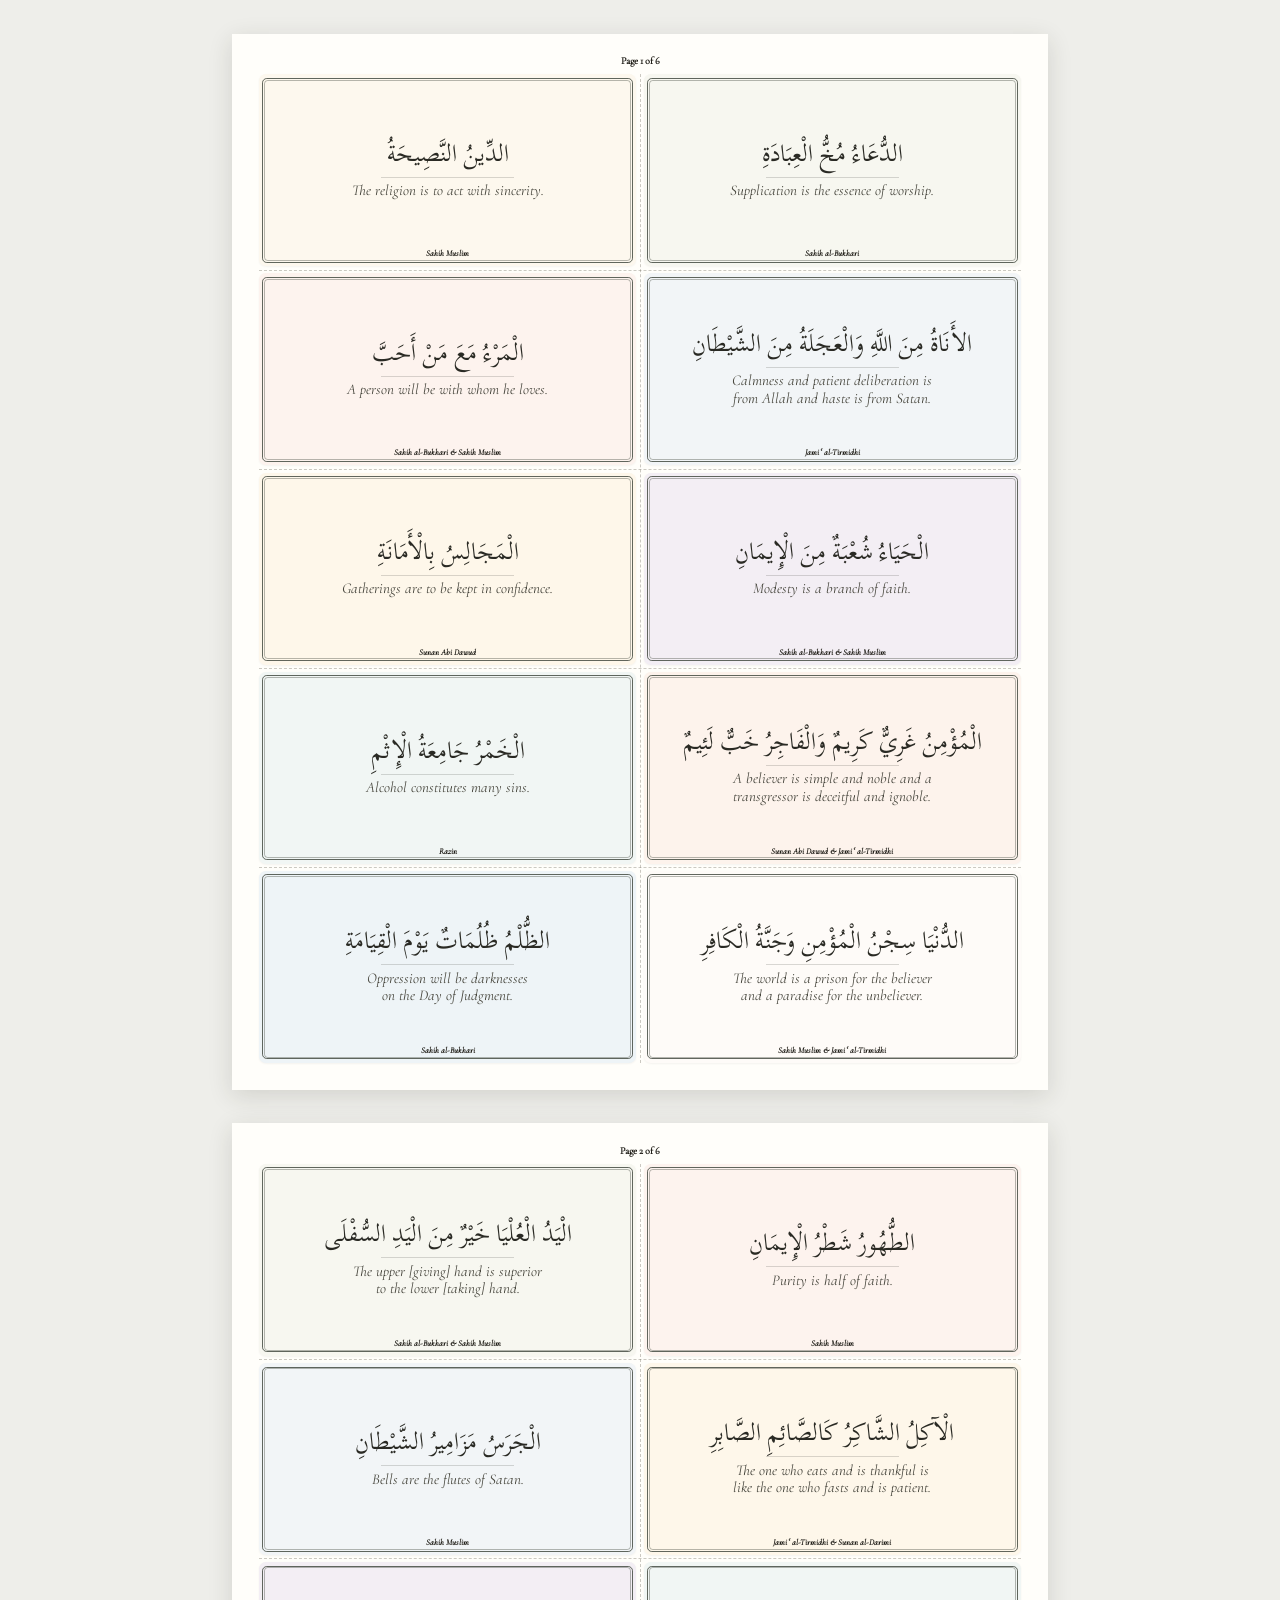
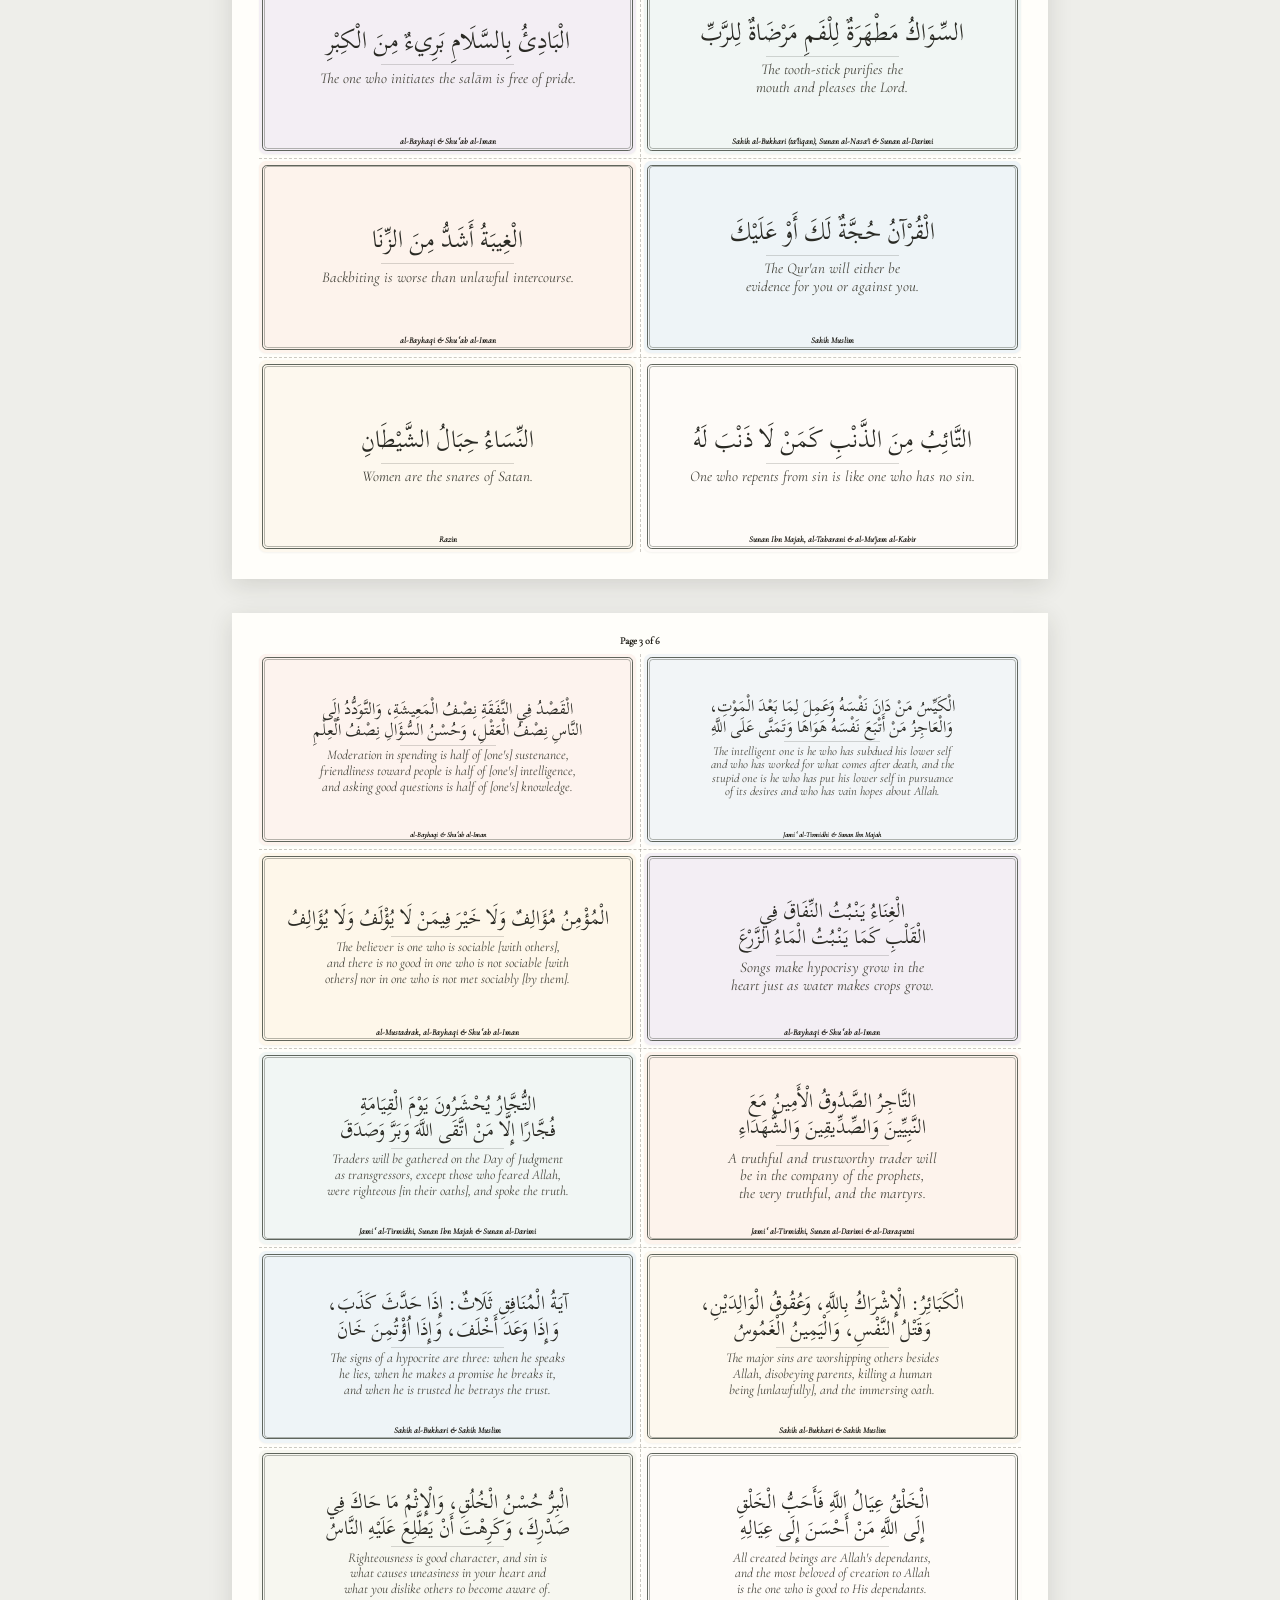
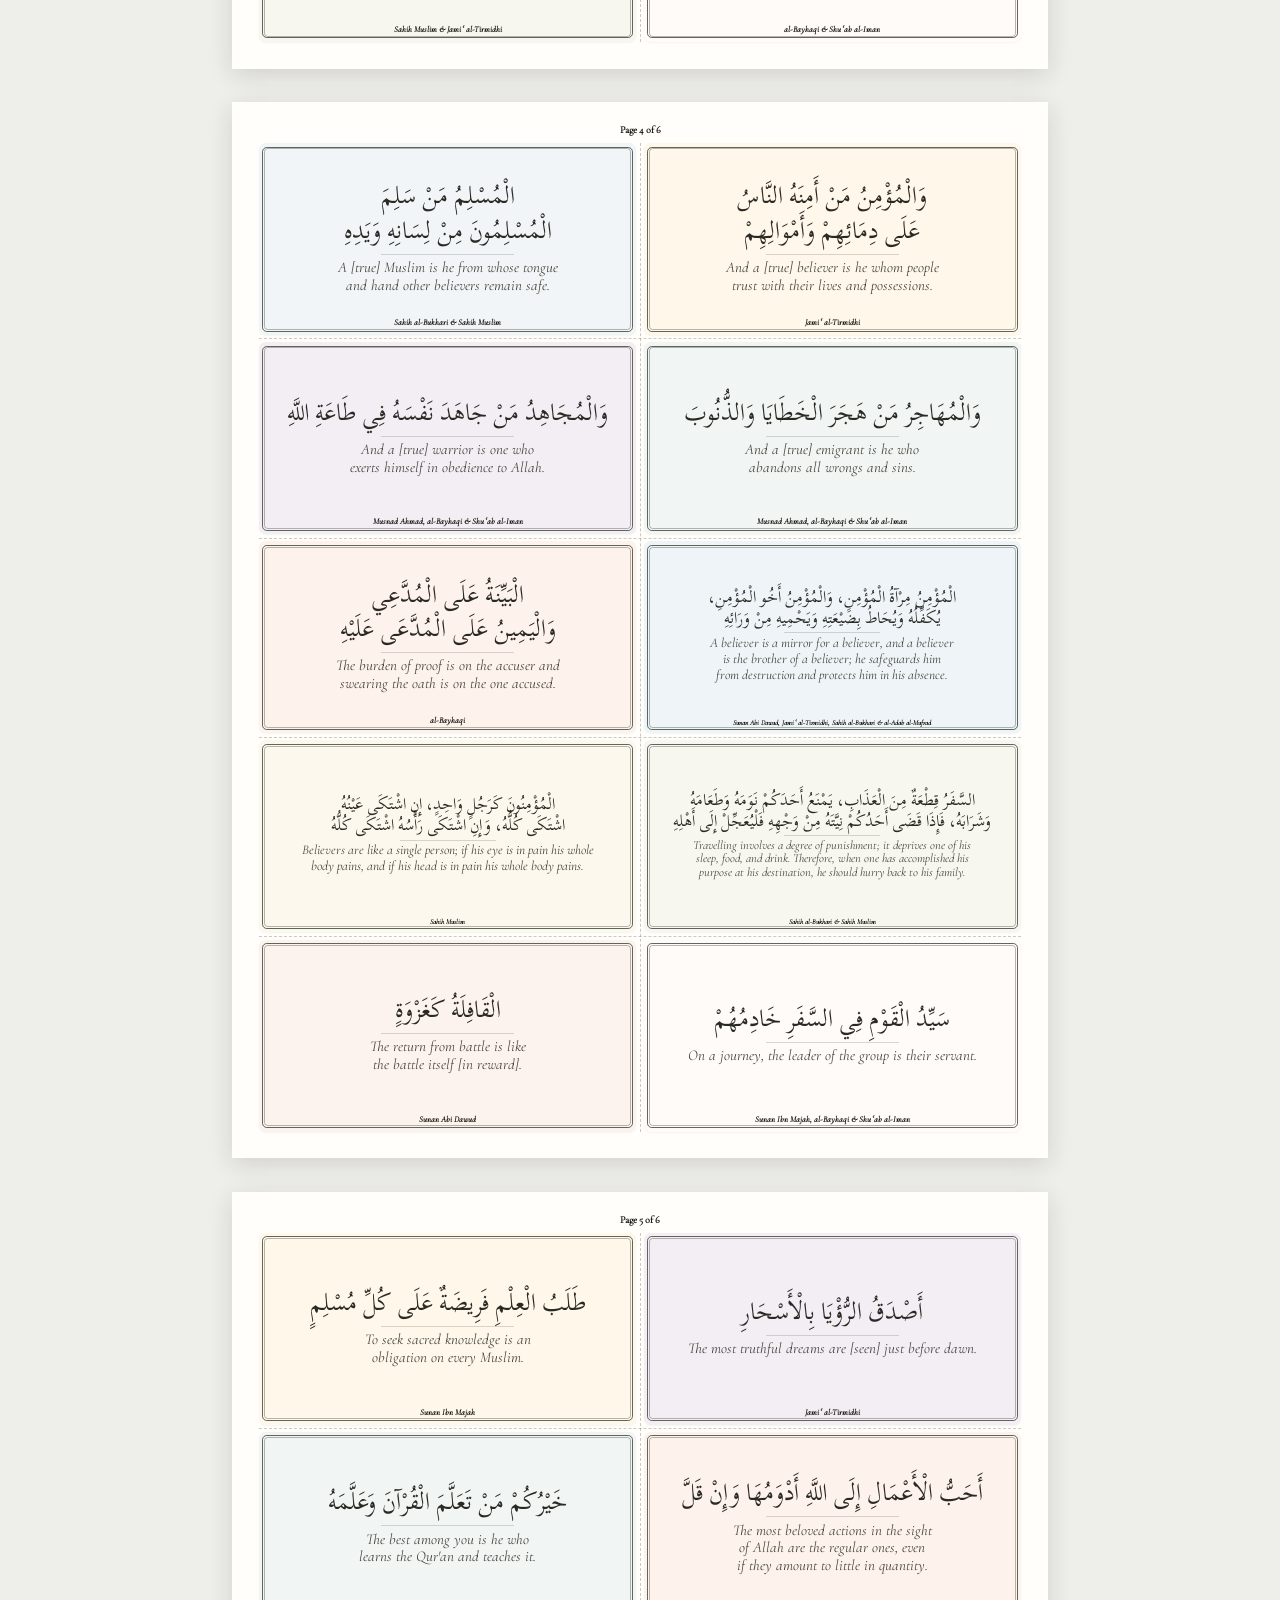
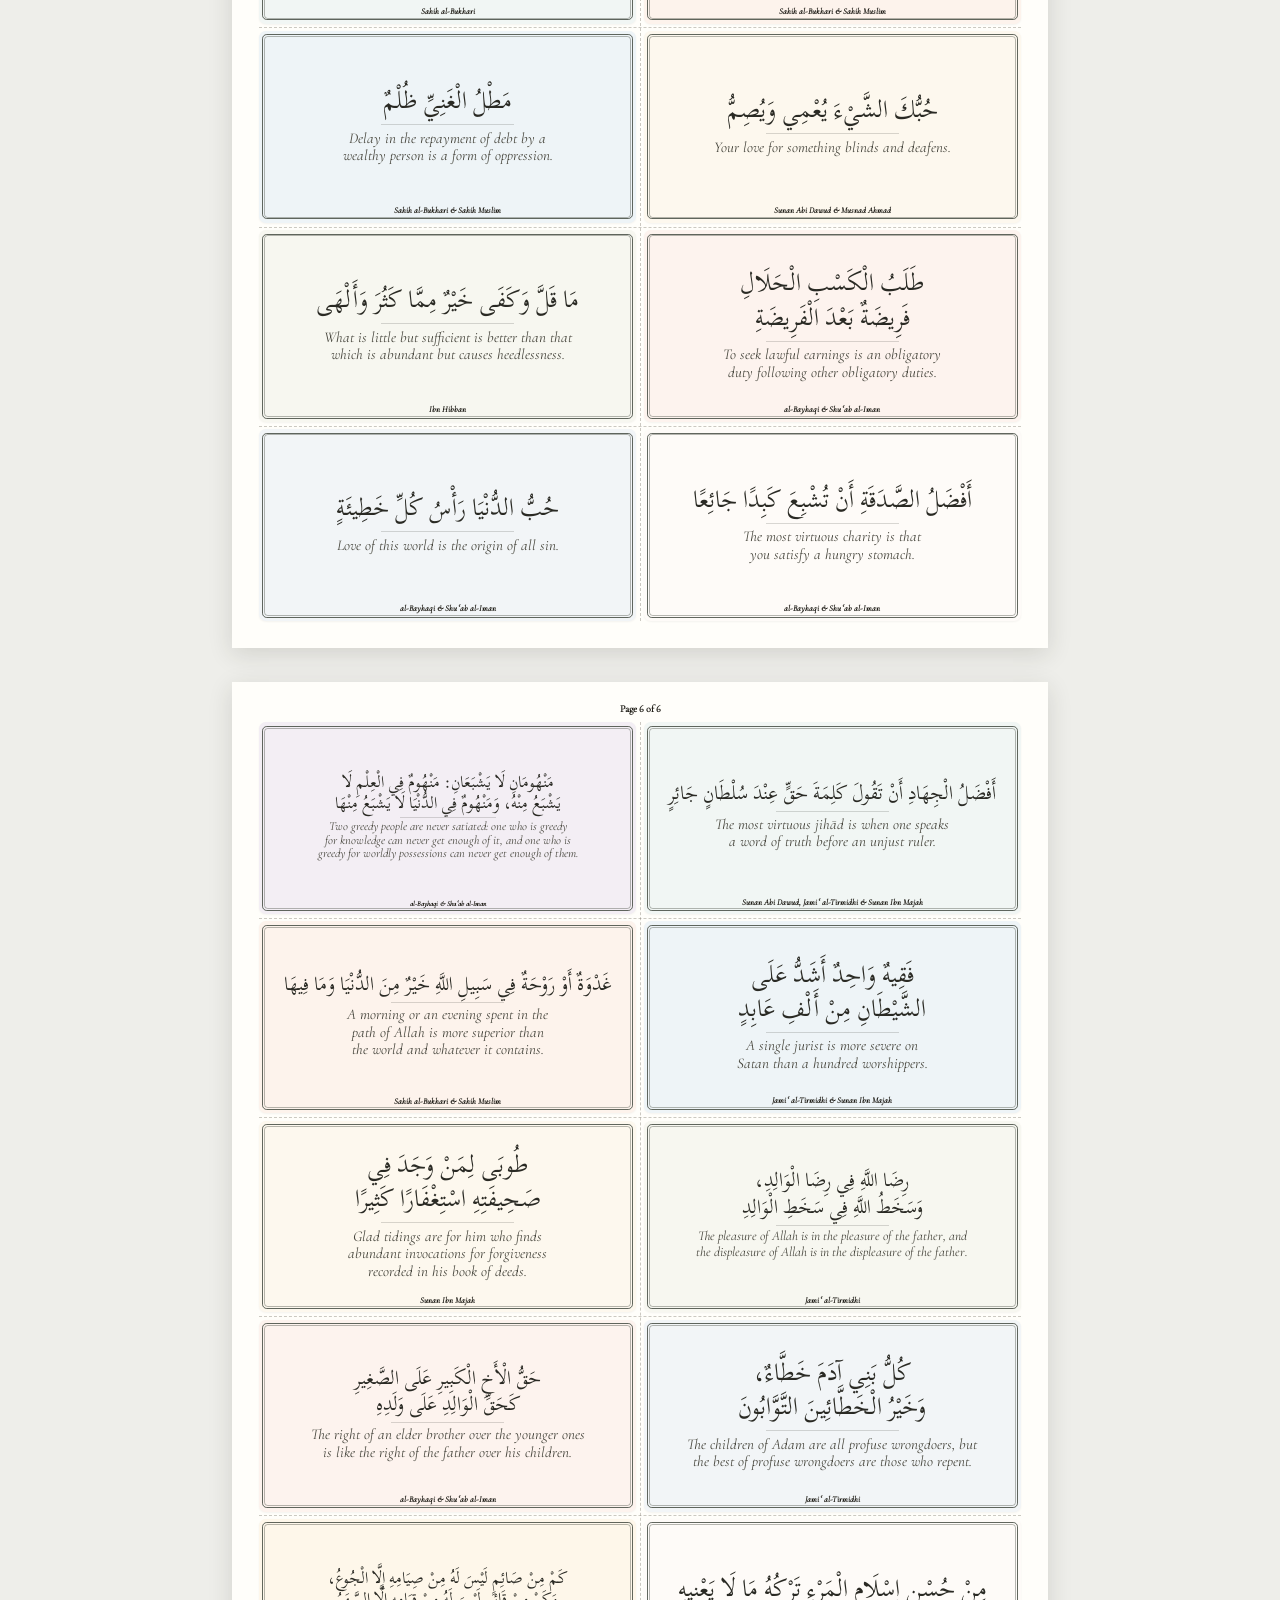
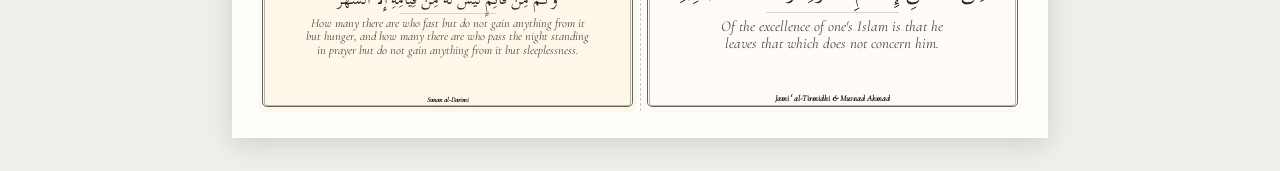
==== commit eb17c57b: "Fix unreadable font sizes on long hadith cards by sizing Arabic and English independently. Co-author" ====
--- a/hadith-cards/index.html
+++ b/hadith-cards/index.html
@@ -4,227 +4,33 @@
     <meta charset="utf-8">
     <meta name="viewport" content="width=device-width, initial-scale=1">
     <title>Hadith Cards</title>
-    <link rel="stylesheet" href="styles.css">
+    <link rel="stylesheet" href="styles.css?v=15">
   </head>
   <body>
-    <main id="pages" class="print-stack" aria-label="Printable hadith cards"></main>
+    <main id="pages" class="print-stack" aria-label="Printable hadith cards">
+      <p class="load-message">Loading cards…</p>
+    </main>
 
-    <script src="hadiths.js"></script>
+    <script src="hadiths.js?v=14"></script>
     <script>
       const cardsPerPage = 10;
       const totalPages = 6;
       const themeAssets = [
-        { id: "cream", bg: "#fdf8ee", accent: "#c9a05a", decor: ["tl", "br"] },
-        { id: "mint", bg: "#f7f7f0", accent: "#8ea866", decor: ["top", "br"] },
-        { id: "blush", bg: "#fdf3ee", accent: "#d8897a", decor: ["tr", "bl"] },
-        { id: "sky", bg: "#f2f5f7", accent: "#6f9eb8", decor: ["tl", "br"] },
-        { id: "wheat", bg: "#fef7ea", accent: "#c9922f", decor: ["top", "bl"] },
-        { id: "lavender", bg: "#f3eef4", accent: "#9a7eb5", decor: ["tr-tall", "top"] },
-        { id: "teal", bg: "#f1f6f4", accent: "#5f9a8f", decor: ["tl-large", "br"] },
-        { id: "peach", bg: "#fdf3ec", accent: "#d07f55", decor: ["top", "br"] },
-        { id: "slate", bg: "#eef4f7", accent: "#6a9bc4", decor: ["tr-geo", "bl"] },
-        { id: "master", bg: "#fefbf8", accent: "#a89562", decor: ["tl", "tr", "bl", "br", "top", "bottom"] }
+        { id: "cream", bg: "#fdf8ee", accent: "#c9a05a" },
+        { id: "mint", bg: "#f7f7f0", accent: "#8ea866" },
+        { id: "blush", bg: "#fdf3ee", accent: "#d8897a" },
+        { id: "sky", bg: "#f2f5f7", accent: "#6f9eb8" },
+        { id: "wheat", bg: "#fef7ea", accent: "#c9922f" },
+        { id: "lavender", bg: "#f3eef4", accent: "#9a7eb5" },
+        { id: "teal", bg: "#f1f6f4", accent: "#5f9a8f" },
+        { id: "peach", bg: "#fdf3ec", accent: "#d07f55" },
+        { id: "slate", bg: "#eef4f7", accent: "#6a9bc4" },
+        { id: "master", bg: "#fefbf8", accent: "#a89562" }
       ];
       const pagesRoot = document.getElementById("pages");
 
       function pickTheme(index) {
         return index % 10 === 9 ? themeAssets[9] : themeAssets[index % 9];
-      }
-
-      let artUid = 0;
-
-      function hexToRgb(hex) {
-        const value = parseInt(hex.slice(1), 16);
-        return [(value >> 16) & 255, (value >> 8) & 255, value & 255];
-      }
-
-      function mixHex(hex, towardWhite, amount) {
-        const [r, g, b] = hexToRgb(hex);
-        const mix = (channel) => Math.round(channel + (towardWhite - channel) * amount);
-        const nr = mix(r);
-        const ng = mix(g);
-        const nb = mix(b);
-        return `#${nr.toString(16).padStart(2, "0")}${ng.toString(16).padStart(2, "0")}${nb.toString(16).padStart(2, "0")}`;
-      }
-
-      function svgPalette(color) {
-        return {
-          deep: color,
-          mid: mixHex(color, 255, 0.28),
-          light: mixHex(color, 255, 0.58),
-          wash: mixHex(color, 255, 0.78)
-        };
-      }
-
-      function svgDefs(uid, color) {
-        const palette = svgPalette(color);
-        return `
-          <defs>
-            <linearGradient id="leaf-${uid}" x1="0%" y1="0%" x2="100%" y2="100%">
-              <stop offset="0%" stop-color="${palette.light}" stop-opacity="1"/>
-              <stop offset="45%" stop-color="${palette.mid}" stop-opacity="0.82"/>
-              <stop offset="100%" stop-color="${palette.deep}" stop-opacity="0.95"/>
-            </linearGradient>
-            <radialGradient id="wash-${uid}" cx="28%" cy="22%" r="78%">
-              <stop offset="0%" stop-color="${palette.wash}" stop-opacity="1"/>
-              <stop offset="55%" stop-color="${palette.mid}" stop-opacity="0.68"/>
-              <stop offset="100%" stop-color="${palette.deep}" stop-opacity="0.82"/>
-            </radialGradient>
-            <linearGradient id="stem-${uid}" x1="0%" y1="100%" x2="100%" y2="0%">
-              <stop offset="0%" stop-color="${palette.deep}" stop-opacity="0.55"/>
-              <stop offset="100%" stop-color="${palette.deep}" stop-opacity="0.92"/>
-            </linearGradient>
-            <filter id="soft-${uid}" x="-20%" y="-20%" width="140%" height="140%">
-              <feGaussianBlur in="SourceGraphic" stdDeviation="0.15" result="blur"/>
-              <feMerge>
-                <feMergeNode in="blur"/>
-                <feMergeNode in="SourceGraphic"/>
-              </feMerge>
-            </filter>
-          </defs>
-        `;
-      }
-
-      function leafGroup(uid, color, leaves) {
-        const palette = svgPalette(color);
-        return leaves.map((leaf, index) => {
-          const { x, y, w, h, angle, flip } = leaf;
-          const transform = `translate(${x} ${y}) rotate(${angle})${flip ? " scale(-1,1)" : ""}`;
-          return `
-            <g transform="${transform}" filter="url(#soft-${uid})">
-              <path d="M0 0 C${(w * 0.18).toFixed(1)} ${(-h * 0.06).toFixed(1)}, ${(w * 0.42).toFixed(1)} ${(-h * 0.28).toFixed(1)}, ${w.toFixed(1)} ${(-h * 0.38).toFixed(1)}
-                       C${(w * 0.78).toFixed(1)} ${(-h * 0.16).toFixed(1)}, ${(w * 0.38).toFixed(1)} ${(h * 0.1).toFixed(1)}, 0 0 Z"
-                    fill="url(#wash-${uid})" stroke="url(#leaf-${uid})" stroke-width="0.62" stroke-linejoin="round"/>
-              <path d="M0 0 Q${(w * 0.4).toFixed(1)} ${(-h * 0.16).toFixed(1)} ${(w * 0.88).toFixed(1)} ${(-h * 0.3).toFixed(1)}"
-                    fill="none" stroke="${palette.deep}" stroke-width="0.38" stroke-opacity="0.5"/>
-              <path d="M${(w * 0.16).toFixed(1)} ${(-h * 0.08).toFixed(1)} Q${(w * 0.32).toFixed(1)} ${(-h * 0.18).toFixed(1)} ${(w * 0.5).toFixed(1)} ${(-h * 0.24).toFixed(1)}"
-                    fill="none" stroke="${palette.light}" stroke-width="0.24" stroke-opacity="0.65"/>
-              <path d="M${(w * 0.22).toFixed(1)} ${(-h * 0.12).toFixed(1)} l${(w * 0.08).toFixed(1)} ${(-h * 0.05).toFixed(1)}"
-                    fill="none" stroke="${palette.mid}" stroke-width="0.2" stroke-opacity="0.45"/>
-            </g>
-          `;
-        }).join("");
-      }
-
-      function sprigSvg(color, variant = "branch", uid = "sprig") {
-        const palette = svgPalette(color);
-        const defs = svgDefs(uid, color);
-
-        if (variant === "lavender") {
-          return `<svg class="card-art__svg" viewBox="0 0 40 96" aria-hidden="true">
-            ${defs}
-            <path d="M20 88 C20 62, 20 36, 20 12" fill="none" stroke="url(#stem-${uid})" stroke-width="1.15" stroke-linecap="round"/>
-            ${[16, 30, 44, 58, 72].map((y, index) => `
-              <g transform="translate(20 ${y})">
-                <ellipse cx="0" cy="0" rx="5.2" ry="9.2" fill="url(#wash-${uid})" stroke="url(#leaf-${uid})" stroke-width="0.55"
-                  transform="rotate(${index % 2 ? 10 : -8})"/>
-                <path d="M-1.2 0 Q0 -5.5 1.4 0" fill="none" stroke="${palette.deep}" stroke-width="0.3" stroke-opacity="0.45"/>
-                <ellipse cx="${index % 2 ? 4.8 : -4.8}" cy="${index % 2 ? -1.5 : 1.5}" rx="2.2" ry="4.4"
-                  fill="url(#wash-${uid})" stroke="url(#leaf-${uid})" stroke-width="0.4" transform="rotate(${index % 2 ? 24 : -24})"/>
-              </g>
-            `).join("")}
-          </svg>`;
-        }
-
-        if (variant === "geo") {
-          return `<svg class="card-art__svg" viewBox="0 0 72 72" aria-hidden="true">
-            ${defs}
-            <g transform="translate(50 22)" fill="none" stroke="url(#leaf-${uid})" stroke-width="0.9" stroke-opacity="0.78">
-              <circle r="14"/><circle r="7" stroke="${palette.mid}" stroke-opacity="0.55"/>
-              <path d="M0 -14 V14 M-14 0 H14"/><path d="M-10 -10 L10 10 M10 -10 L-10 10" stroke-width="0.65"/>
-            </g>
-            <circle cx="50" cy="22" r="15.5" fill="url(#wash-${uid})" fill-opacity="0.18"/>
-          </svg>`;
-        }
-
-        const large = variant === "large";
-        const stem = large ? "M8 60 C22 44, 40 20, 76 8" : "M8 58 C22 42, 36 24, 66 10";
-        const leaves = large
-          ? [
-              { x: 58, y: 12, w: 14, h: 10, angle: -38 },
-              { x: 50, y: 18, w: 11, h: 8, angle: -52, flip: true },
-              { x: 40, y: 26, w: 12, h: 9, angle: -34 },
-              { x: 30, y: 36, w: 11, h: 8, angle: -48, flip: true },
-              { x: 20, y: 46, w: 10, h: 7, angle: -40 },
-              { x: 12, y: 54, w: 8, h: 6, angle: -55, flip: true }
-            ]
-          : [
-              { x: 52, y: 14, w: 12, h: 9, angle: -36 },
-              { x: 42, y: 24, w: 11, h: 8, angle: -50, flip: true },
-              { x: 30, y: 34, w: 10, h: 7, angle: -42 },
-              { x: 18, y: 46, w: 9, h: 6, angle: -54, flip: true },
-              { x: 10, y: 54, w: 7, h: 5, angle: -46 }
-            ];
-
-        return `<svg class="card-art__svg" viewBox="0 0 88 68" aria-hidden="true">
-          ${defs}
-          <path d="${stem}" fill="none" stroke="url(#stem-${uid})" stroke-width="${large ? 1.3 : 1.1}" stroke-linecap="round"/>
-          ${leafGroup(uid, color, leaves)}
-        </svg>`;
-      }
-
-      function accentSvg(color, uid = "accent") {
-        const palette = svgPalette(color);
-        const defs = svgDefs(uid, color);
-        return `<svg class="card-art__svg" viewBox="0 0 72 28" aria-hidden="true">
-          ${defs}
-          <path d="M6 14 H66" fill="none" stroke="${palette.deep}" stroke-opacity="0.28" stroke-width="0.75"/>
-          <g transform="translate(36 14)">
-            <path d="M0 -5 C-2.2 0, -2.2 0, 0 5 C2.2 0, 2.2 0, 0 -5 Z" fill="url(#wash-${uid})" stroke="url(#leaf-${uid})" stroke-width="0.55"/>
-            <path d="M-8 -1.5 C-6.5 -4.5, -4 -4.5, -2.8 -1.8 C-4.2 0.5, -6.8 0.5, -8 -1.5 Z"
-                  fill="url(#wash-${uid})" stroke="url(#leaf-${uid})" stroke-width="0.45"/>
-            <path d="M8 -1.5 C6.5 -4.5, 4 -4.5, 2.8 -1.8 C4.2 0.5, 6.8 0.5, 8 -1.5 Z"
-                  fill="url(#wash-${uid})" stroke="url(#leaf-${uid})" stroke-width="0.45"/>
-          </g>
-        </svg>`;
-      }
-
-      function flowerSvg(color, uid = "flower") {
-        const palette = svgPalette(color);
-        const defs = svgDefs(uid, color);
-        return `<svg class="card-art__svg" viewBox="0 0 80 72" aria-hidden="true">
-          ${defs}
-          <path d="M72 8 C54 20 36 38 10 64" fill="none" stroke="url(#stem-${uid})" stroke-width="1.05" stroke-linecap="round"/>
-          ${[
-            { x: 58, y: 16, r: 3.6, petals: 5 },
-            { x: 44, y: 28, r: 3.1, petals: 4 },
-            { x: 30, y: 42, r: 2.8, petals: 4 }
-          ].map((bloom) => `
-            <g transform="translate(${bloom.x} ${bloom.y})">
-              ${Array.from({ length: bloom.petals }, (_, index) => {
-                const angle = (360 / bloom.petals) * index;
-                return `<ellipse cx="0" cy="${(-bloom.r).toFixed(1)}" rx="${(bloom.r * 0.55).toFixed(1)}" ry="${bloom.r.toFixed(1)}"
-                  fill="url(#wash-${uid})" stroke="url(#leaf-${uid})" stroke-width="0.45" transform="rotate(${angle})"/>`;
-              }).join("")}
-              <circle r="1.1" fill="${palette.mid}" fill-opacity="0.75"/>
-            </g>
-          `).join("")}
-          ${leafGroup(uid, color, [
-            { x: 64, y: 20, w: 9, h: 6, angle: -28 },
-            { x: 48, y: 34, w: 8, h: 5, angle: -42, flip: true }
-          ])}
-        </svg>`;
-      }
-
-      function decorationsMarkup(theme, cardIndex) {
-        const color = theme.accent;
-        const parts = [];
-        for (const slot of theme.decor) {
-          const uid = `${cardIndex}-${slot}-${artUid++}`;
-          let html = "";
-          if (slot === "tl") html = sprigSvg(color, "branch", uid);
-          else if (slot === "tr") html = theme.id === "blush" ? flowerSvg(color, uid) : sprigSvg(color, "branch", uid);
-          else if (slot === "bl") html = sprigSvg(color, "branch", uid);
-          else if (slot === "br") html = sprigSvg(color, "branch", uid);
-          else if (slot === "tl-large") html = sprigSvg(color, "large", uid);
-          else if (slot === "tr-tall") html = sprigSvg(color, "lavender", uid);
-          else if (slot === "tr-geo") html = sprigSvg(color, "geo", uid);
-          else if (slot === "top") html = accentSvg(color, uid);
-          else if (slot === "bottom") html = accentSvg(color, uid);
-          else continue;
-          parts.push(`<span class="card-art card-art--${slot}" aria-hidden="true">${html}</span>`);
-        }
-        return parts.join("");
       }
 
       function escapeHTML(value) {
@@ -236,11 +42,29 @@
           .replaceAll("'", "&#039;");
       }
 
-      function lengthClass(hadith) {
-        const totalLength = `${hadith.arabic || ""} ${hadith.english || ""}`.length;
-        if (totalLength > 260) return "very-long";
-        if (totalLength > 170) return "long";
+      const lengthThresholds = {
+        arabic: { long: 70, veryLong: 110 },
+        english: { long: 120, veryLong: 170 }
+      };
+
+      function textLengthClass(text, script) {
+        const n = (text || "").length;
+        const thresholds = lengthThresholds[script];
+        if (n > thresholds.veryLong) return "very-long";
+        if (n > thresholds.long) return "long";
         return "";
+      }
+
+      function tierRank(tier) {
+        if (tier === "very-long") return 2;
+        if (tier === "long") return 1;
+        return 0;
+      }
+
+      function cardLengthClass(hadith) {
+        const arabicTier = textLengthClass(hadith.arabic, "arabic");
+        const englishTier = textLengthClass(hadith.english, "english");
+        return tierRank(arabicTier) >= tierRank(englishTier) ? arabicTier : englishTier;
       }
 
       function cutGuides() {
@@ -256,17 +80,14 @@
       function cardTemplate(hadith, index) {
         const theme = pickTheme(index);
         const themeClass = `theme-${(index % 10) + 1}`;
+        const arabicClass = textLengthClass(hadith.arabic, "arabic");
+        const englishClass = textLengthClass(hadith.english, "english");
         return `
-          <article class="card ${themeClass} ${lengthClass(hadith)}" style="--card-bg:${theme.bg};--accent:${theme.accent}">
-            <span class="frame-corner frame-corner--top-left" aria-hidden="true"></span>
-            <span class="frame-corner frame-corner--top-right" aria-hidden="true"></span>
-            <span class="frame-corner frame-corner--bottom-left" aria-hidden="true"></span>
-            <span class="frame-corner frame-corner--bottom-right" aria-hidden="true"></span>
-            ${decorationsMarkup(theme, index)}
+          <article class="card ${themeClass} ${cardLengthClass(hadith)}" style="--card-bg:${theme.bg};--accent:${theme.accent}">
             <div class="card-copy">
-              <p class="arabic" lang="ar" dir="rtl">${escapeHTML(hadith.arabic)}</p>
-              <span class="divider" aria-hidden="true"></span>
-              <p class="english">${escapeHTML(hadith.english)}</p>
+              <p class="arabic ${arabicClass}" lang="ar" dir="rtl">${escapeHTML(hadith.arabic)}</p>
+              <hr class="copy-rule" aria-hidden="true">
+              <p class="english ${englishClass}">${escapeHTML(hadith.english)}</p>
             </div>
             <p class="source">${escapeHTML(hadith.source)}</p>
           </article>
@@ -274,6 +95,17 @@
       }
 
       function render() {
+        if (typeof hadiths === "undefined" || !Array.isArray(hadiths)) {
+          pagesRoot.innerHTML = `
+            <p class="load-message load-message--error">
+              Could not load <code>hadiths.js</code>. Start a local server from the repo root
+              (<code>python3 -m http.server 8000</code>), then open
+              <a href="http://localhost:8000/hadith-cards/">http://localhost:8000/hadith-cards/</a>.
+            </p>
+          `;
+          return;
+        }
+
         const paddedHadiths = [...hadiths];
         while (paddedHadiths.length < cardsPerPage * totalPages) {
           paddedHadiths.push({
--- a/hadith-cards/styles.css
+++ b/hadith-cards/styles.css
@@ -1,6 +1,8 @@
 @font-face {
   font-family: "Local Scheherazade";
-  src: local("Scheherazade New"), url("/assets/fonts/ScheherazadeNew-Regular.ttf") format("truetype");
+  src: url("/assets/fonts/ScheherazadeNew-Regular.ttf") format("truetype");
+  font-weight: 400;
+  font-style: normal;
   font-display: swap;
 }
 
@@ -54,6 +56,23 @@
   padding: 0.35in 0;
 }
 
+.load-message {
+  width: var(--page-width);
+  margin: 0 auto;
+  padding: 0.5in;
+  color: var(--muted);
+  font-size: 0.14in;
+  text-align: center;
+}
+
+.load-message--error {
+  color: #6b2f2f;
+}
+
+.load-message code {
+  font-size: 0.9em;
+}
+
 .sheet {
   display: grid;
   grid-template-rows: var(--label-height) minmax(0, 1fr);
@@ -118,6 +137,7 @@
   --accent: #d7a754;
   --accent-rgb: 215, 167, 84;
   --shade-rgb: 255, 248, 232;
+  --frame-ink: #3f463c;
   position: relative;
   z-index: 1;
   display: grid;
@@ -126,152 +146,31 @@
   min-height: 0;
   padding: 0.11in 0.22in 0.08in;
   overflow: hidden;
-  border: 0.72pt solid color-mix(in srgb, var(--accent) 68%, transparent);
-  border-radius: 0.105in;
-  background:
-    radial-gradient(circle at 14% 18%, rgba(255, 255, 255, 0.92), transparent 38%),
-    radial-gradient(circle at 88% 80%, color-mix(in srgb, var(--accent) 10%, transparent), transparent 45%),
-    linear-gradient(135deg, rgba(255, 255, 255, 0.78), color-mix(in srgb, var(--card-bg) 88%, white)),
-    var(--card-bg);
-  box-shadow:
-    inset 0 0 0 0.7pt rgba(255, 255, 255, 0.78),
-    0 0.01in 0.03in rgba(47, 38, 27, 0.08);
+  border: none;
+  border-radius: 0.07in;
+  background: var(--card-bg);
+  box-shadow: 0 0.008in 0.02in rgba(47, 38, 27, 0.06);
   break-inside: avoid;
 }
 
 .card::before {
   content: "";
   position: absolute;
-  inset: 0.045in;
-  border: 0.45pt solid color-mix(in srgb, var(--accent) 24%, transparent);
-  border-radius: 0.075in;
+  inset: 0.036in;
+  z-index: 1;
+  border: 0.5pt solid color-mix(in srgb, var(--frame-ink) 82%, transparent);
+  border-radius: 0.05in;
   pointer-events: none;
 }
 
-.card-art {
+.card::after {
+  content: "";
   position: absolute;
+  inset: 0.054in;
   z-index: 1;
+  border: 0.38pt solid color-mix(in srgb, var(--frame-ink) 38%, transparent);
+  border-radius: 0.038in;
   pointer-events: none;
-  color: var(--accent);
-}
-
-.card-art__svg {
-  display: block;
-  width: 100%;
-  height: 100%;
-  opacity: 0.92;
-}
-
-.card-art--tl,
-.card-art--tl-large {
-  top: 0.05in;
-  left: 0.05in;
-  width: 0.38in;
-  height: 0.28in;
-}
-
-.card-art--tl-large {
-  width: 0.46in;
-  height: 0.38in;
-}
-
-.card-art--tr,
-.card-art--tr-tall,
-.card-art--tr-geo {
-  top: 0.05in;
-  right: 0.05in;
-  width: 0.38in;
-  height: 0.28in;
-}
-
-.card-art--tr {
-  transform: scaleX(-1);
-}
-
-.card-art--tr-tall {
-  width: 0.18in;
-  height: 0.5in;
-  transform: none;
-}
-
-.card-art--tr-geo {
-  width: 0.34in;
-  height: 0.34in;
-  transform: none;
-}
-
-.card-art--bl {
-  bottom: 0.1in;
-  left: 0.05in;
-  width: 0.38in;
-  height: 0.28in;
-  transform: scaleY(-1);
-}
-
-.card-art--br {
-  right: 0.05in;
-  bottom: 0.1in;
-  width: 0.38in;
-  height: 0.28in;
-  transform: scale(-1);
-}
-
-.card-art--top,
-.card-art--bottom {
-  left: 50%;
-  width: 0.56in;
-  height: 0.12in;
-  transform: translateX(-50%);
-}
-
-.card-art--top {
-  top: 0.055in;
-}
-
-.card-art--bottom {
-  bottom: 0.16in;
-  transform: translateX(-50%) scaleY(-1);
-}
-
-.frame-corner {
-  position: absolute;
-  z-index: 1;
-  width: 0.22in;
-  height: 0.22in;
-  pointer-events: none;
-  border-color: color-mix(in srgb, var(--accent) 62%, transparent);
-}
-
-.frame-corner--top-left {
-  top: 0.045in;
-  left: 0.045in;
-  border-top: 0.75pt solid;
-  border-left: 0.75pt solid;
-  border-top-left-radius: 0.065in;
-}
-
-.frame-corner--top-right {
-  top: 0.045in;
-  right: 0.045in;
-  border-top: 0.75pt solid;
-  border-right: 0.75pt solid;
-  border-top-right-radius: 0.065in;
-}
-
-.frame-corner--bottom-left {
-  bottom: 0.045in;
-  left: 0.045in;
-  border-bottom: 0.75pt solid;
-  border-left: 0.75pt solid;
-  border-bottom-left-radius: 0.065in;
-}
-
-.frame-corner--bottom-right {
-  right: 0.045in;
-  bottom: 0.045in;
-  border-right: 0.75pt solid;
-  border-bottom: 0.75pt solid;
-  border-bottom-right-radius: 0.065in;
 }
 
 .card-copy {
@@ -279,10 +178,21 @@
   z-index: 2;
   align-self: center;
   display: grid;
-  gap: 0.035in;
+  gap: 0;
   justify-items: center;
   width: 100%;
   padding: 0.02in 0.03in 0;
+}
+
+.copy-rule {
+  display: block;
+  width: min(52%, 1.38in);
+  height: 0;
+  margin: 0.048in 0 0.04in;
+  padding: 0;
+  border: 0;
+  border-top: 0.3pt solid color-mix(in srgb, var(--ink) 16%, transparent);
+  background: none;
 }
 
 .arabic,
@@ -295,11 +205,13 @@
 
 .arabic {
   width: 100%;
-  color: #11120e;
+  margin-bottom: 0.012in;
+  color: #2a2a24;
   font-family: "Local Scheherazade", "Scheherazade New", "Noto Naskh Arabic", "Geeza Pro", "Traditional Arabic", serif;
   font-size: 0.248in;
-  font-weight: 600;
-  line-height: 1.2;
+  font-weight: 300;
+  font-synthesis: none;
+  line-height: 1.44;
   text-align: center;
   direction: rtl;
   unicode-bidi: isolate;
@@ -308,9 +220,11 @@
 
 .english {
   max-width: 88%;
-  color: var(--muted);
-  font-size: 0.115in;
-  font-weight: 700;
+  margin-top: 0.006in;
+  color: color-mix(in srgb, var(--muted) 72%, #8a8778);
+  font-size: 0.156in;
+  font-style: italic;
+  font-weight: 400;
   line-height: 1.18;
   text-align: center;
   text-wrap: balance;
@@ -328,83 +242,46 @@
   text-align: center;
 }
 
-.divider {
-  position: relative;
-  display: block;
-  width: 1.05in;
-  height: 0.06in;
-  margin: 0.005in 0 0.012in;
-  z-index: 2;
-}
-
-.divider::before,
-.divider::after {
-  content: "";
-  position: absolute;
-  top: 50%;
-  width: 0.42in;
-  border-top: 0.65pt solid color-mix(in srgb, var(--accent) 68%, transparent);
-}
-
-.divider::before {
-  left: 0;
-}
-
-.divider::after {
-  right: 0;
-}
-
-.divider {
-  background:
-    radial-gradient(circle, color-mix(in srgb, var(--accent) 95%, transparent) 0 24%, transparent 25%),
-    linear-gradient(45deg, transparent 39%, color-mix(in srgb, var(--accent) 72%, transparent) 40% 60%, transparent 61%) center / 0.065in 0.065in no-repeat,
-    linear-gradient(-45deg, transparent 39%, color-mix(in srgb, var(--accent) 72%, transparent) 40% 60%, transparent 61%) center / 0.065in 0.065in no-repeat;
-  background-position: center;
-  background-size: 0.022in 0.022in, 0.065in 0.065in, 0.065in 0.065in;
-  background-repeat: no-repeat;
-}
-
-.long .arabic {
-  font-size: 0.19in;
-  line-height: 1.14;
-}
-
-.long .english {
-  font-size: 0.101in;
-}
-
-.long .divider {
-  margin-bottom: 0.004in;
-}
-
-.very-long {
-  padding-inline: 0.18in;
-}
-
-.very-long .arabic {
-  font-size: 0.142in;
-  line-height: 1.08;
-}
-
-.very-long .english {
+.arabic.long {
+  font-size: 0.2in;
+  line-height: 1.37;
+}
+
+.english.long {
+  font-size: 0.14in;
+}
+
+.card.long .copy-rule {
+  width: min(46%, 1.18in);
+  margin-block: 0.036in 0.03in;
+}
+
+.card.long {
+  padding-block: 0.1in 0.075in;
+}
+
+.arabic.very-long {
+  font-size: 0.168in;
+  line-height: 1.3;
+}
+
+.english.very-long {
   max-width: 92%;
-  font-size: 0.086in;
+  font-size: 0.128in;
   line-height: 1.1;
 }
 
-.very-long .source {
+.card.very-long {
+  padding: 0.09in 0.18in 0.07in;
+}
+
+.card.very-long .copy-rule {
+  width: min(40%, 1in);
+  margin-block: 0.024in 0.02in;
+}
+
+.card.very-long .source {
   font-size: 0.074in;
-}
-
-.very-long .divider {
-  width: 0.78in;
-  height: 0.04in;
-  margin-bottom: 0;
-}
-
-.very-long .divider::before,
-.very-long .divider::after {
-  width: 0.3in;
 }
 
 .theme-1 {
